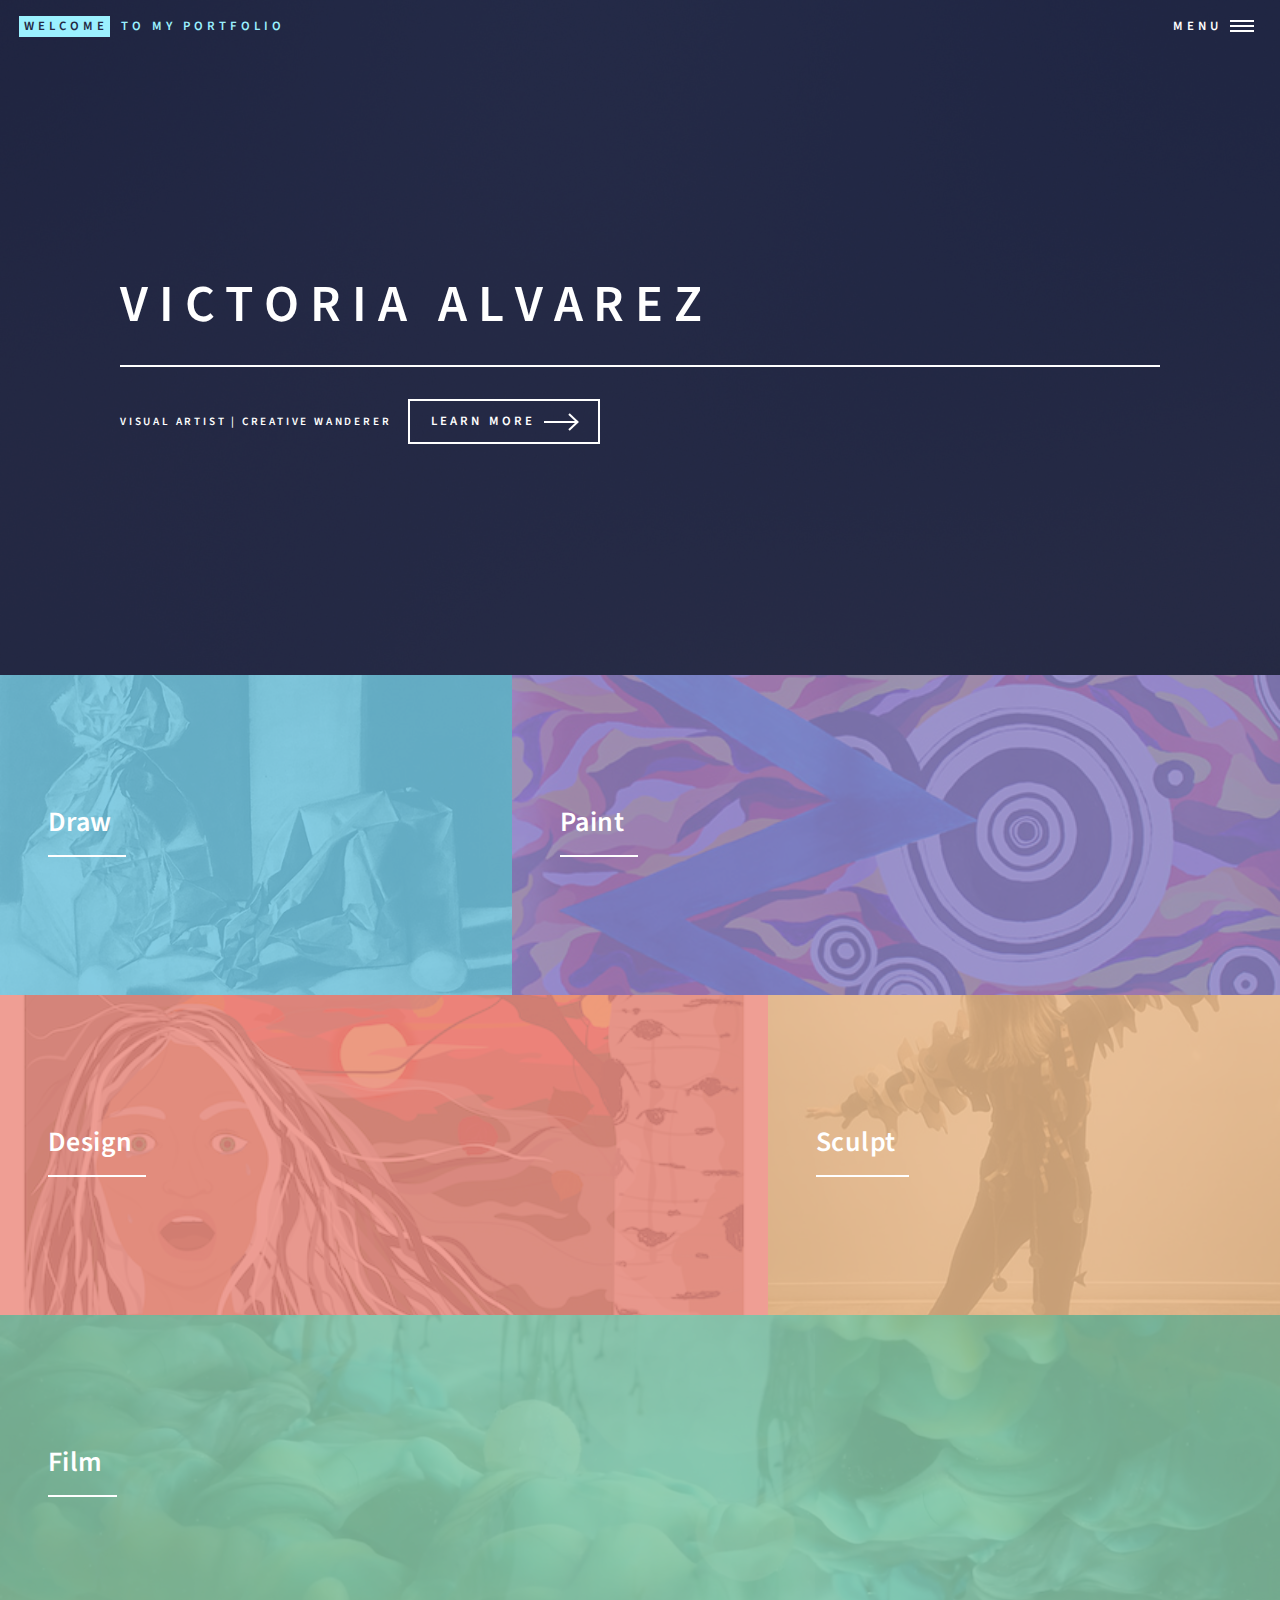
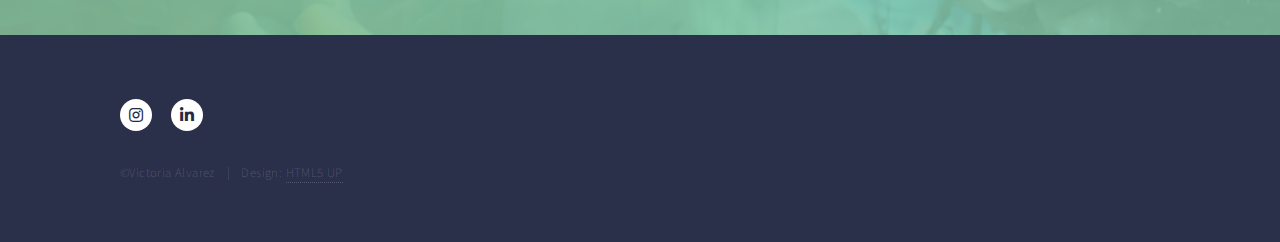
==== index.html @ d2d74e1c "Add Files" ====
<!DOCTYPE HTML>
<!--
	Forty by HTML5 UP
	html5up.net | @ajlkn
	Free for personal and commercial use under the CCA 3.0 license (html5up.net/license)
-->
<html>
	<head>
		<title>Forty by HTML5 UP</title>
		<meta charset="utf-8" />
		<meta name="viewport" content="width=device-width, initial-scale=1, user-scalable=no" />
		<link rel="stylesheet" href="assets/css/main.css" />
		<noscript><link rel="stylesheet" href="assets/css/noscript.css" /></noscript>
	</head>
	<body class="is-preload">

		<!-- Wrapper -->
			<div id="wrapper">

				<!-- Header -->
					<header id="header" class="alt">
						<a href="index.html" class="logo"><strong>Welcome</strong> <span>to my Portfolio</span></a>
						<nav>
							<a href="#menu">Menu</a>
						</nav>
					</header>

				<!-- Menu -->
					<nav id="menu">
						<ul class="links">
							<li><a href="index.html">Home</a></li>
							<li><a href="Works.html">Works</a></li>
							<li><a href="About.html">About</a></li>
							<!-- <li><a href="elements.html">Elements</a></li> -->
						</ul>
					</nav>

				<!-- Banner -->
					<section id="banner" class="major">
						<div class="inner">
							<header class="major">
								<h1>V I C T O R I A &nbsp; A L V A R E Z</h1>
							</header>
							<div class="content">
								<p>Visual Artist | Creative Wanderer</p>
								<ul class="actions">
									<li><a href="About.html" class="button next scrolly">Learn More</a></li>
								</ul>
							</div>
						</div>
					</section>

				<!-- Main -->
					<div id="main">

						<!-- One -->
							<section id="one" class="tiles">
								<article>
									<span class="image">
										<img src="images/Draw/Paper_Bags_And_Eggs.jpg" alt="" />
									</span>
									<header class="major">
										<h3><a href="Draw.html" class="link">Draw</a></h3>
										<!-- <p>Ipsum dolor sit amet</p> -->
									</header>
								</article>
								<article>
									<span class="image">
										<img src="images/Paint/Bullseye.jpg" alt="" />
									</span>
									<header class="major">
										<h3><a href="Paint.html" class="link">Paint</a></h3>
										<!-- <p>feugiat amet tempus</p> -->
									</header>
								</article>
								<article>
									<span class="image">
										<img src="images/Design/Aspen_Image_2020.jpg" alt="" />
									</span>
									<header class="major">
										<h3><a href="Design.html" class="link">Design</a></h3>
										<!-- <p>Lorem etiam nullam</p> -->
									</header>
								</article>
								<article>
									<span class="image">
										<img src="images/Sculpt/Topo_Back_Wings.jpg" alt="" />
									</span>
									<header class="major">
										<h3><a href="Sculpt.html" class="link">Sculpt</a></h3>
										<!-- <p>Nisl sed aliquam</p> -->
									</header>
								</article>
								<article class="full-width green">
									<span class="image">
										<img src="images/Film/Sploosh_One.jpg" alt="" />
									</span>
									<header class="major">
										<h3><a href="Film.html" class="link">Film</a></h3>
										<!-- <p>Ipsum dolor sit amet</p> -->
									</header>
								</article>
								<!-- <articleclass="full-width">
									<span class="image">
										<img src="images/pic06.jpg" alt="" />
									</span>
									<header class="major">
										<h3><a href="landing.html" class="link">Etiam</a></h3>
										<p>Feugiat amet tempus</p>
									</header>
								</articleclass="full-width"> -->
							</section>

						<!-- Two -->
							<!-- <section id="two">
								<div class="inner">
									<header class="major">
										<h2>Massa libero</h2>
									</header>
									<p>Nullam et orci eu lorem consequat tincidunt vivamus et sagittis libero. Mauris aliquet magna magna sed nunc rhoncus pharetra. Pellentesque condimentum sem. In efficitur ligula tate urna. Maecenas laoreet massa vel lacinia pellentesque lorem ipsum dolor. Nullam et orci eu lorem consequat tincidunt. Vivamus et sagittis libero. Mauris aliquet magna magna sed nunc rhoncus amet pharetra et feugiat tempus.</p>
									<ul class="actions">
										<li><a href="landing.html" class="button next">Get Started</a></li>
									</ul>
								</div>
							</section>

					</div> -->

				<!-- Contact -->
					<!-- <section id="contact">
						<div class="inner">
							<section>
								<form method="post" action="#">
									<div class="fields">
										<div class="field half">
											<label for="name">Name</label>
											<input type="text" name="name" id="name" />
										</div>
										<div class="field half">
											<label for="email">Email</label>
											<input type="text" name="email" id="email" />
										</div>
										<div class="field">
											<label for="message">Message</label>
											<textarea name="message" id="message" rows="6"></textarea>
										</div>
									</div>
									<ul class="actions">
										<li><input type="submit" value="Send Message" class="primary" /></li>
										<li><input type="reset" value="Clear" /></li>
									</ul>
								</form>
							</section>
							<section class="split">
								<section>
									<div class="contact-method">
										<span class="icon solid alt fa-envelope"></span>
										<h3>Email</h3>
										<a href="#">information@untitled.tld</a>
									</div>
								</section>
								<section>
									<div class="contact-method">
										<span class="icon solid alt fa-phone"></span>
										<h3>Phone</h3>
										<span>(000) 000-0000 x12387</span>
									</div>
								</section>
								<section>
									<div class="contact-method">
										<span class="icon solid alt fa-home"></span>
										<h3>Address</h3>
										<span>1234 Somewhere Road #5432<br />
										Nashville, TN 00000<br />
										United States of America</span>
									</div>
								</section>
							</section>
						</div>
					</section> -->

				<!-- Footer -->
					<footer id="footer">
						<div class="inner">
							<ul class="icons">
								<!-- <li><a href="#" class="icon brands alt fa-twitter"><span class="label">Twitter</span></a></li>
								<li><a href="#" class="icon brands alt fa-facebook-f"><span class="label">Facebook</span></a></li> -->
								<li><a href="https://www.instagram.com/victoria_alvarez_art/" class="icon brands alt fa-instagram"><span class="label">Instagram</span></a></li>
								<!-- <li><a href="#" class="icon brands alt fa-github"><span class="label">GitHub</span></a></li> -->
								<li><a href="https://www.linkedin.com/in/victoria-a-alvarez" class="icon brands alt fa-linkedin-in"><span class="label">LinkedIn</span></a></li>
							</ul>
							<ul class="copyright">
								<li>&copy;Victoria Alvarez</li><li>Design: <a href="https://html5up.net">HTML5 UP</a></li>
							</ul>
						</div>
					</footer>

			</div>

		<!-- Scripts -->
			<script src="assets/js/jquery.min.js"></script>
			<script src="assets/js/jquery.scrolly.min.js"></script>
			<script src="assets/js/jquery.scrollex.min.js"></script>
			<script src="assets/js/browser.min.js"></script>
			<script src="assets/js/breakpoints.min.js"></script>
			<script src="assets/js/util.js"></script>
			<script src="assets/js/main.js"></script>

	</body>
</html>
---- assets/css/main.css ----
@import url(fontawesome-all.min.css);
@import url("https://fonts.googleapis.com/css?family=Source+Sans+Pro:300,300italic,600,600italic");

/*
	Forty by HTML5 UP
	html5up.net | @ajlkn
	Free for personal and commercial use under the CCA 3.0 license (html5up.net/license)
*/

html, body, div, span, applet, object,
iframe, h1, h2, h3, h4, h5, h6, p, blockquote,
pre, a, abbr, acronym, address, big, cite,
code, del, dfn, em, img, ins, kbd, q, s, samp,
small, strike, strong, sub, sup, tt, var, b,
u, i, center, dl, dt, dd, ol, ul, li, fieldset,
form, label, legend, table, caption, tbody,
tfoot, thead, tr, th, td, article, aside,
canvas, details, embed, figure, figcaption,
footer, header, hgroup, menu, nav, output, ruby,
section, summary, time, mark, audio, video {
	margin: 0;
	padding: 0;
	border: 0;
	font-size: 100%;
	font: inherit;
	vertical-align: baseline;}

article, aside, details, figcaption, figure,
footer, header, hgroup, menu, nav, section {
	display: block;}

body {
	line-height: 1;
}

ol, ul {
	list-style: none;
}

blockquote, q {
	quotes: none;
}

	blockquote:before, blockquote:after, q:before, q:after {
		content: '';
		content: none;
	}

table {
	border-collapse: collapse;
	border-spacing: 0;
}

body {
	-webkit-text-size-adjust: none;
}

mark {
	background-color: transparent;
	color: inherit;
}

input::-moz-focus-inner {
	border: 0;
	padding: 0;
}

input, select, textarea {
	-moz-appearance: none;
	-webkit-appearance: none;
	-ms-appearance: none;
	appearance: none;
}

/* Basic */

	@-ms-viewport {
		width: device-width;
	}

	body {
		-ms-overflow-style: scrollbar;
	}

	@media screen and (max-width: 480px) {

		html, body {
			min-width: 320px;
		}

	}

	html {
		box-sizing: border-box;
	}

	*, *:before, *:after {
		box-sizing: inherit;
	}

	body {
		background: #242943;
	}

		body.is-preload *, body.is-preload *:before, body.is-preload *:after {
			-moz-animation: none !important;
			-webkit-animation: none !important;
			-ms-animation: none !important;
			animation: none !important;
			-moz-transition: none !important;
			-webkit-transition: none !important;
			-ms-transition: none !important;
			transition: none !important;
		}

/* Type */

	body, input, select, textarea {
		color: #ffffff;
		font-family: "Source Sans Pro", Helvetica, sans-serif;
		font-size: 17pt;
		font-weight: 300;
		letter-spacing: 0.025em;
		line-height: 1.65;
	}

		@media screen and (max-width: 1680px) {

			body, input, select, textarea {
				font-size: 14pt;
			}

		}

		@media screen and (max-width: 1280px) {

			body, input, select, textarea {
				font-size: 12pt;
			}

		}

		@media screen and (max-width: 360px) {

			body, input, select, textarea {
				font-size: 11pt;
			}

		}

	a {
		-moz-transition: color 0.2s ease-in-out, border-bottom-color 0.2s ease-in-out;
		-webkit-transition: color 0.2s ease-in-out, border-bottom-color 0.2s ease-in-out;
		-ms-transition: color 0.2s ease-in-out, border-bottom-color 0.2s ease-in-out;
		transition: color 0.2s ease-in-out, border-bottom-color 0.2s ease-in-out;
		border-bottom: dotted 1px;
		color: inherit;
		text-decoration: none;
	}

		a:hover {
			border-bottom-color: transparent;
			color: #9bf1ff !important;
		}

		a:active {
			color: #53e3fb !important;
		}

	strong, b {
		color: #ffffff;
		font-weight: 600;
	}

	em, i {
		font-style: italic;
	}

	p {
		margin: 0 0 2em 0;
	}

	h1, h2, h3, h4, h5, h6 {
		color: #ffffff;
		font-weight: 600;
		line-height: 1.65;
		margin: 0 0 1em 0;
	}

		h1 a, h2 a, h3 a, h4 a, h5 a, h6 a {
			color: inherit;
			border-bottom: 0;
		}

	h1 {
		font-size: 2.5em;
	}

	h2 {
		font-size: 1.75em;
	}

	h3 {
		font-size: 1.35em;
	}

	h4 {
		font-size: 1.1em;
	}

	h5 {
		font-size: 0.9em;
	}

	h6 {
		font-size: 0.7em;
	}

	@media screen and (max-width: 736px) {

		h1 {
			font-size: 2em;
		}

		h2 {
			font-size: 1.5em;
		}

		h3 {
			font-size: 1.25em;
		}

	}

	sub {
		font-size: 0.8em;
		position: relative;
		top: 0.5em;
	}

	sup {
		font-size: 0.8em;
		position: relative;
		top: -0.5em;
	}

	blockquote {
		border-left: solid 4px rgba(212, 212, 255, 0.1);
		font-style: italic;
		margin: 0 0 2em 0;
		padding: 0.5em 0 0.5em 2em;
	}

	code {
		background: rgba(212, 212, 255, 0.035);
		font-family: "Courier New", monospace;
		font-size: 0.9em;
		margin: 0 0.25em;
		padding: 0.25em 0.65em;
	}

	pre {
		-webkit-overflow-scrolling: touch;
		font-family: "Courier New", monospace;
		font-size: 0.9em;
		margin: 0 0 2em 0;
	}

		pre code {
			display: block;
			line-height: 1.75;
			padding: 1em 1.5em;
			overflow-x: auto;
		}

	hr {
		border: 0;
		border-bottom: solid 1px rgba(212, 212, 255, 0.1);
		margin: 2em 0;
	}

		hr.major {
			margin: 3em 0;
		}

	.align-left {
		text-align: left;
	}

	.align-center {
		text-align: center;
	}

	.align-right {
		text-align: right;
	}

/* Row */

	.row {
		display: flex;
		flex-wrap: wrap;
		box-sizing: border-box;
		align-items: stretch;
	}

		.row > * {
			box-sizing: border-box;
		}

		.row.gtr-uniform > * > :last-child {
			margin-bottom: 0;
		}

		.row.aln-left {
			justify-content: flex-start;
		}

		.row.aln-center {
			justify-content: center;
		}

		.row.aln-right {
			justify-content: flex-end;
		}

		.row.aln-top {
			align-items: flex-start;
		}

		.row.aln-middle {
			align-items: center;
		}

		.row.aln-bottom {
			align-items: flex-end;
		}

		.row > .imp {
			order: -1;
		}

		.row > .col-1 {
			width: 8.33333%;
		}

		.row > .off-1 {
			margin-left: 8.33333%;
		}

		.row > .col-2 {
			width: 16.66667%;
		}

		.row > .off-2 {
			margin-left: 16.66667%;
		}

		.row > .col-3 {
			width: 25%;
		}

		.row > .off-3 {
			margin-left: 25%;
		}

		.row > .col-4 {
			width: 33.33333%;
		}

		.row > .off-4 {
			margin-left: 33.33333%;
		}

		.row > .col-5 {
			width: 41.66667%;
		}

		.row > .off-5 {
			margin-left: 41.66667%;
		}

		.row > .col-6 {
			width: 50%;
		}

		.row > .off-6 {
			margin-left: 50%;
		}

		.row > .col-7 {
			width: 58.33333%;
		}

		.row > .off-7 {
			margin-left: 58.33333%;
		}

		.row > .col-8 {
			width: 66.66667%;
		}

		.row > .off-8 {
			margin-left: 66.66667%;
		}

		.row > .col-9 {
			width: 75%;
		}

		.row > .off-9 {
			margin-left: 75%;
		}

		.row > .col-10 {
			width: 83.33333%;
		}

		.row > .off-10 {
			margin-left: 83.33333%;
		}

		.row > .col-11 {
			width: 91.66667%;
		}

		.row > .off-11 {
			margin-left: 91.66667%;
		}

		.row > .col-12 {
			width: 100%;
		}

		.row > .off-12 {
			margin-left: 100%;
		}

		.row.gtr-0 {
			margin-top: 0;
			margin-left: 0em;
		}

			.row.gtr-0 > * {
				padding: 0 0 0 0em;
			}

			.row.gtr-0.gtr-uniform {
				margin-top: 0em;
			}

				.row.gtr-0.gtr-uniform > * {
					padding-top: 0em;
				}

		.row.gtr-25 {
			margin-top: 0;
			margin-left: -0.5em;
		}

			.row.gtr-25 > * {
				padding: 0 0 0 0.5em;
			}

			.row.gtr-25.gtr-uniform {
				margin-top: -0.5em;
			}

				.row.gtr-25.gtr-uniform > * {
					padding-top: 0.5em;
				}

		.row.gtr-50 {
			margin-top: 0;
			margin-left: -1em;
		}

			.row.gtr-50 > * {
				padding: 0 0 0 1em;
			}

			.row.gtr-50.gtr-uniform {
				margin-top: -1em;
			}

				.row.gtr-50.gtr-uniform > * {
					padding-top: 1em;
				}

		.row {
			margin-top: 0;
			margin-left: -2em;
		}

			.row > * {
				padding: 0 0 0 2em;
			}

			.row.gtr-uniform {
				margin-top: -2em;
			}

				.row.gtr-uniform > * {
					padding-top: 2em;
				}

		.row.gtr-150 {
			margin-top: 0;
			margin-left: -3em;
		}

			.row.gtr-150 > * {
				padding: 0 0 0 3em;
			}

			.row.gtr-150.gtr-uniform {
				margin-top: -3em;
			}

				.row.gtr-150.gtr-uniform > * {
					padding-top: 3em;
				}

		.row.gtr-200 {
			margin-top: 0;
			margin-left: -4em;
		}

			.row.gtr-200 > * {
				padding: 0 0 0 4em;
			}

			.row.gtr-200.gtr-uniform {
				margin-top: -4em;
			}

				.row.gtr-200.gtr-uniform > * {
					padding-top: 4em;
				}

		@media screen and (max-width: 1680px) {

			.row {
				display: flex;
				flex-wrap: wrap;
				box-sizing: border-box;
				align-items: stretch;
			}

				.row > * {
					box-sizing: border-box;
				}

				.row.gtr-uniform > * > :last-child {
					margin-bottom: 0;
				}

				.row.aln-left {
					justify-content: flex-start;
				}

				.row.aln-center {
					justify-content: center;
				}

				.row.aln-right {
					justify-content: flex-end;
				}

				.row.aln-top {
					align-items: flex-start;
				}

				.row.aln-middle {
					align-items: center;
				}

				.row.aln-bottom {
					align-items: flex-end;
				}

				.row > .imp-xlarge {
					order: -1;
				}

				.row > .col-1-xlarge {
					width: 8.33333%;
				}

				.row > .off-1-xlarge {
					margin-left: 8.33333%;
				}

				.row > .col-2-xlarge {
					width: 16.66667%;
				}

				.row > .off-2-xlarge {
					margin-left: 16.66667%;
				}

				.row > .col-3-xlarge {
					width: 25%;
				}

				.row > .off-3-xlarge {
					margin-left: 25%;
				}

				.row > .col-4-xlarge {
					width: 33.33333%;
				}

				.row > .off-4-xlarge {
					margin-left: 33.33333%;
				}

				.row > .col-5-xlarge {
					width: 41.66667%;
				}

				.row > .off-5-xlarge {
					margin-left: 41.66667%;
				}

				.row > .col-6-xlarge {
					width: 50%;
				}

				.row > .off-6-xlarge {
					margin-left: 50%;
				}

				.row > .col-7-xlarge {
					width: 58.33333%;
				}

				.row > .off-7-xlarge {
					margin-left: 58.33333%;
				}

				.row > .col-8-xlarge {
					width: 66.66667%;
				}

				.row > .off-8-xlarge {
					margin-left: 66.66667%;
				}

				.row > .col-9-xlarge {
					width: 75%;
				}

				.row > .off-9-xlarge {
					margin-left: 75%;
				}

				.row > .col-10-xlarge {
					width: 83.33333%;
				}

				.row > .off-10-xlarge {
					margin-left: 83.33333%;
				}

				.row > .col-11-xlarge {
					width: 91.66667%;
				}

				.row > .off-11-xlarge {
					margin-left: 91.66667%;
				}

				.row > .col-12-xlarge {
					width: 100%;
				}

				.row > .off-12-xlarge {
					margin-left: 100%;
				}

				.row.gtr-0 {
					margin-top: 0;
					margin-left: 0em;
				}

					.row.gtr-0 > * {
						padding: 0 0 0 0em;
					}

					.row.gtr-0.gtr-uniform {
						margin-top: 0em;
					}

						.row.gtr-0.gtr-uniform > * {
							padding-top: 0em;
						}

				.row.gtr-25 {
					margin-top: 0;
					margin-left: -0.5em;
				}

					.row.gtr-25 > * {
						padding: 0 0 0 0.5em;
					}

					.row.gtr-25.gtr-uniform {
						margin-top: -0.5em;
					}

						.row.gtr-25.gtr-uniform > * {
							padding-top: 0.5em;
						}

				.row.gtr-50 {
					margin-top: 0;
					margin-left: -1em;
				}

					.row.gtr-50 > * {
						padding: 0 0 0 1em;
					}

					.row.gtr-50.gtr-uniform {
						margin-top: -1em;
					}

						.row.gtr-50.gtr-uniform > * {
							padding-top: 1em;
						}

				.row {
					margin-top: 0;
					margin-left: -2em;
				}

					.row > * {
						padding: 0 0 0 2em;
					}

					.row.gtr-uniform {
						margin-top: -2em;
					}

						.row.gtr-uniform > * {
							padding-top: 2em;
						}

				.row.gtr-150 {
					margin-top: 0;
					margin-left: -3em;
				}

					.row.gtr-150 > * {
						padding: 0 0 0 3em;
					}

					.row.gtr-150.gtr-uniform {
						margin-top: -3em;
					}

						.row.gtr-150.gtr-uniform > * {
							padding-top: 3em;
						}

				.row.gtr-200 {
					margin-top: 0;
					margin-left: -4em;
				}

					.row.gtr-200 > * {
						padding: 0 0 0 4em;
					}

					.row.gtr-200.gtr-uniform {
						margin-top: -4em;
					}

						.row.gtr-200.gtr-uniform > * {
							padding-top: 4em;
						}

		}

		@media screen and (max-width: 1280px) {

			.row {
				display: flex;
				flex-wrap: wrap;
				box-sizing: border-box;
				align-items: stretch;
			}

				.row > * {
					box-sizing: border-box;
				}

				.row.gtr-uniform > * > :last-child {
					margin-bottom: 0;
				}

				.row.aln-left {
					justify-content: flex-start;
				}

				.row.aln-center {
					justify-content: center;
				}

				.row.aln-right {
					justify-content: flex-end;
				}

				.row.aln-top {
					align-items: flex-start;
				}

				.row.aln-middle {
					align-items: center;
				}

				.row.aln-bottom {
					align-items: flex-end;
				}

				.row > .imp-large {
					order: -1;
				}

				.row > .col-1-large {
					width: 8.33333%;
				}

				.row > .off-1-large {
					margin-left: 8.33333%;
				}

				.row > .col-2-large {
					width: 16.66667%;
				}

				.row > .off-2-large {
					margin-left: 16.66667%;
				}

				.row > .col-3-large {
					width: 25%;
				}

				.row > .off-3-large {
					margin-left: 25%;
				}

				.row > .col-4-large {
					width: 33.33333%;
				}

				.row > .off-4-large {
					margin-left: 33.33333%;
				}

				.row > .col-5-large {
					width: 41.66667%;
				}

				.row > .off-5-large {
					margin-left: 41.66667%;
				}

				.row > .col-6-large {
					width: 50%;
				}

				.row > .off-6-large {
					margin-left: 50%;
				}

				.row > .col-7-large {
					width: 58.33333%;
				}

				.row > .off-7-large {
					margin-left: 58.33333%;
				}

				.row > .col-8-large {
					width: 66.66667%;
				}

				.row > .off-8-large {
					margin-left: 66.66667%;
				}

				.row > .col-9-large {
					width: 75%;
				}

				.row > .off-9-large {
					margin-left: 75%;
				}

				.row > .col-10-large {
					width: 83.33333%;
				}

				.row > .off-10-large {
					margin-left: 83.33333%;
				}

				.row > .col-11-large {
					width: 91.66667%;
				}

				.row > .off-11-large {
					margin-left: 91.66667%;
				}

				.row > .col-12-large {
					width: 100%;
				}

				.row > .off-12-large {
					margin-left: 100%;
				}

				.row.gtr-0 {
					margin-top: 0;
					margin-left: 0em;
				}

					.row.gtr-0 > * {
						padding: 0 0 0 0em;
					}

					.row.gtr-0.gtr-uniform {
						margin-top: 0em;
					}

						.row.gtr-0.gtr-uniform > * {
							padding-top: 0em;
						}

				.row.gtr-25 {
					margin-top: 0;
					margin-left: -0.375em;
				}

					.row.gtr-25 > * {
						padding: 0 0 0 0.375em;
					}

					.row.gtr-25.gtr-uniform {
						margin-top: -0.375em;
					}

						.row.gtr-25.gtr-uniform > * {
							padding-top: 0.375em;
						}

				.row.gtr-50 {
					margin-top: 0;
					margin-left: -0.75em;
				}

					.row.gtr-50 > * {
						padding: 0 0 0 0.75em;
					}

					.row.gtr-50.gtr-uniform {
						margin-top: -0.75em;
					}

						.row.gtr-50.gtr-uniform > * {
							padding-top: 0.75em;
						}

				.row {
					margin-top: 0;
					margin-left: -1.5em;
				}

					.row > * {
						padding: 0 0 0 1.5em;
					}

					.row.gtr-uniform {
						margin-top: -1.5em;
					}

						.row.gtr-uniform > * {
							padding-top: 1.5em;
						}

				.row.gtr-150 {
					margin-top: 0;
					margin-left: -2.25em;
				}

					.row.gtr-150 > * {
						padding: 0 0 0 2.25em;
					}

					.row.gtr-150.gtr-uniform {
						margin-top: -2.25em;
					}

						.row.gtr-150.gtr-uniform > * {
							padding-top: 2.25em;
						}

				.row.gtr-200 {
					margin-top: 0;
					margin-left: -3em;
				}

					.row.gtr-200 > * {
						padding: 0 0 0 3em;
					}

					.row.gtr-200.gtr-uniform {
						margin-top: -3em;
					}

						.row.gtr-200.gtr-uniform > * {
							padding-top: 3em;
						}

		}

		@media screen and (max-width: 980px) {

			.row {
				display: flex;
				flex-wrap: wrap;
				box-sizing: border-box;
				align-items: stretch;
			}

				.row > * {
					box-sizing: border-box;
				}

				.row.gtr-uniform > * > :last-child {
					margin-bottom: 0;
				}

				.row.aln-left {
					justify-content: flex-start;
				}

				.row.aln-center {
					justify-content: center;
				}

				.row.aln-right {
					justify-content: flex-end;
				}

				.row.aln-top {
					align-items: flex-start;
				}

				.row.aln-middle {
					align-items: center;
				}

				.row.aln-bottom {
					align-items: flex-end;
				}

				.row > .imp-medium {
					order: -1;
				}

				.row > .col-1-medium {
					width: 8.33333%;
				}

				.row > .off-1-medium {
					margin-left: 8.33333%;
				}

				.row > .col-2-medium {
					width: 16.66667%;
				}

				.row > .off-2-medium {
					margin-left: 16.66667%;
				}

				.row > .col-3-medium {
					width: 25%;
				}

				.row > .off-3-medium {
					margin-left: 25%;
				}

				.row > .col-4-medium {
					width: 33.33333%;
				}

				.row > .off-4-medium {
					margin-left: 33.33333%;
				}

				.row > .col-5-medium {
					width: 41.66667%;
				}

				.row > .off-5-medium {
					margin-left: 41.66667%;
				}

				.row > .col-6-medium {
					width: 50%;
				}

				.row > .off-6-medium {
					margin-left: 50%;
				}

				.row > .col-7-medium {
					width: 58.33333%;
				}

				.row > .off-7-medium {
					margin-left: 58.33333%;
				}

				.row > .col-8-medium {
					width: 66.66667%;
				}

				.row > .off-8-medium {
					margin-left: 66.66667%;
				}

				.row > .col-9-medium {
					width: 75%;
				}

				.row > .off-9-medium {
					margin-left: 75%;
				}

				.row > .col-10-medium {
					width: 83.33333%;
				}

				.row > .off-10-medium {
					margin-left: 83.33333%;
				}

				.row > .col-11-medium {
					width: 91.66667%;
				}

				.row > .off-11-medium {
					margin-left: 91.66667%;
				}

				.row > .col-12-medium {
					width: 100%;
				}

				.row > .off-12-medium {
					margin-left: 100%;
				}

				.row.gtr-0 {
					margin-top: 0;
					margin-left: 0em;
				}

					.row.gtr-0 > * {
						padding: 0 0 0 0em;
					}

					.row.gtr-0.gtr-uniform {
						margin-top: 0em;
					}

						.row.gtr-0.gtr-uniform > * {
							padding-top: 0em;
						}

				.row.gtr-25 {
					margin-top: 0;
					margin-left: -0.375em;
				}

					.row.gtr-25 > * {
						padding: 0 0 0 0.375em;
					}

					.row.gtr-25.gtr-uniform {
						margin-top: -0.375em;
					}

						.row.gtr-25.gtr-uniform > * {
							padding-top: 0.375em;
						}

				.row.gtr-50 {
					margin-top: 0;
					margin-left: -0.75em;
				}

					.row.gtr-50 > * {
						padding: 0 0 0 0.75em;
					}

					.row.gtr-50.gtr-uniform {
						margin-top: -0.75em;
					}

						.row.gtr-50.gtr-uniform > * {
							padding-top: 0.75em;
						}

				.row {
					margin-top: 0;
					margin-left: -1.5em;
				}

					.row > * {
						padding: 0 0 0 1.5em;
					}

					.row.gtr-uniform {
						margin-top: -1.5em;
					}

						.row.gtr-uniform > * {
							padding-top: 1.5em;
						}

				.row.gtr-150 {
					margin-top: 0;
					margin-left: -2.25em;
				}

					.row.gtr-150 > * {
						padding: 0 0 0 2.25em;
					}

					.row.gtr-150.gtr-uniform {
						margin-top: -2.25em;
					}

						.row.gtr-150.gtr-uniform > * {
							padding-top: 2.25em;
						}

				.row.gtr-200 {
					margin-top: 0;
					margin-left: -3em;
				}

					.row.gtr-200 > * {
						padding: 0 0 0 3em;
					}

					.row.gtr-200.gtr-uniform {
						margin-top: -3em;
					}

						.row.gtr-200.gtr-uniform > * {
							padding-top: 3em;
						}

		}

		@media screen and (max-width: 736px) {

			.row {
				display: flex;
				flex-wrap: wrap;
				box-sizing: border-box;
				align-items: stretch;
			}

				.row > * {
					box-sizing: border-box;
				}

				.row.gtr-uniform > * > :last-child {
					margin-bottom: 0;
				}

				.row.aln-left {
					justify-content: flex-start;
				}

				.row.aln-center {
					justify-content: center;
				}

				.row.aln-right {
					justify-content: flex-end;
				}

				.row.aln-top {
					align-items: flex-start;
				}

				.row.aln-middle {
					align-items: center;
				}

				.row.aln-bottom {
					align-items: flex-end;
				}

				.row > .imp-small {
					order: -1;
				}

				.row > .col-1-small {
					width: 8.33333%;
				}

				.row > .off-1-small {
					margin-left: 8.33333%;
				}

				.row > .col-2-small {
					width: 16.66667%;
				}

				.row > .off-2-small {
					margin-left: 16.66667%;
				}

				.row > .col-3-small {
					width: 25%;
				}

				.row > .off-3-small {
					margin-left: 25%;
				}

				.row > .col-4-small {
					width: 33.33333%;
				}

				.row > .off-4-small {
					margin-left: 33.33333%;
				}

				.row > .col-5-small {
					width: 41.66667%;
				}

				.row > .off-5-small {
					margin-left: 41.66667%;
				}

				.row > .col-6-small {
					width: 50%;
				}

				.row > .off-6-small {
					margin-left: 50%;
				}

				.row > .col-7-small {
					width: 58.33333%;
				}

				.row > .off-7-small {
					margin-left: 58.33333%;
				}

				.row > .col-8-small {
					width: 66.66667%;
				}

				.row > .off-8-small {
					margin-left: 66.66667%;
				}

				.row > .col-9-small {
					width: 75%;
				}

				.row > .off-9-small {
					margin-left: 75%;
				}

				.row > .col-10-small {
					width: 83.33333%;
				}

				.row > .off-10-small {
					margin-left: 83.33333%;
				}

				.row > .col-11-small {
					width: 91.66667%;
				}

				.row > .off-11-small {
					margin-left: 91.66667%;
				}

				.row > .col-12-small {
					width: 100%;
				}

				.row > .off-12-small {
					margin-left: 100%;
				}

				.row.gtr-0 {
					margin-top: 0;
					margin-left: 0em;
				}

					.row.gtr-0 > * {
						padding: 0 0 0 0em;
					}

					.row.gtr-0.gtr-uniform {
						margin-top: 0em;
					}

						.row.gtr-0.gtr-uniform > * {
							padding-top: 0em;
						}

				.row.gtr-25 {
					margin-top: 0;
					margin-left: -0.3125em;
				}

					.row.gtr-25 > * {
						padding: 0 0 0 0.3125em;
					}

					.row.gtr-25.gtr-uniform {
						margin-top: -0.3125em;
					}

						.row.gtr-25.gtr-uniform > * {
							padding-top: 0.3125em;
						}

				.row.gtr-50 {
					margin-top: 0;
					margin-left: -0.625em;
				}

					.row.gtr-50 > * {
						padding: 0 0 0 0.625em;
					}

					.row.gtr-50.gtr-uniform {
						margin-top: -0.625em;
					}

						.row.gtr-50.gtr-uniform > * {
							padding-top: 0.625em;
						}

				.row {
					margin-top: 0;
					margin-left: -1.25em;
				}

					.row > * {
						padding: 0 0 0 1.25em;
					}

					.row.gtr-uniform {
						margin-top: -1.25em;
					}

						.row.gtr-uniform > * {
							padding-top: 1.25em;
						}

				.row.gtr-150 {
					margin-top: 0;
					margin-left: -1.875em;
				}

					.row.gtr-150 > * {
						padding: 0 0 0 1.875em;
					}

					.row.gtr-150.gtr-uniform {
						margin-top: -1.875em;
					}

						.row.gtr-150.gtr-uniform > * {
							padding-top: 1.875em;
						}

				.row.gtr-200 {
					margin-top: 0;
					margin-left: -2.5em;
				}

					.row.gtr-200 > * {
						padding: 0 0 0 2.5em;
					}

					.row.gtr-200.gtr-uniform {
						margin-top: -2.5em;
					}

						.row.gtr-200.gtr-uniform > * {
							padding-top: 2.5em;
						}

		}

		@media screen and (max-width: 480px) {

			.row {
				display: flex;
				flex-wrap: wrap;
				box-sizing: border-box;
				align-items: stretch;
			}

				.row > * {
					box-sizing: border-box;
				}

				.row.gtr-uniform > * > :last-child {
					margin-bottom: 0;
				}

				.row.aln-left {
					justify-content: flex-start;
				}

				.row.aln-center {
					justify-content: center;
				}

				.row.aln-right {
					justify-content: flex-end;
				}

				.row.aln-top {
					align-items: flex-start;
				}

				.row.aln-middle {
					align-items: center;
				}

				.row.aln-bottom {
					align-items: flex-end;
				}

				.row > .imp-xsmall {
					order: -1;
				}

				.row > .col-1-xsmall {
					width: 8.33333%;
				}

				.row > .off-1-xsmall {
					margin-left: 8.33333%;
				}

				.row > .col-2-xsmall {
					width: 16.66667%;
				}

				.row > .off-2-xsmall {
					margin-left: 16.66667%;
				}

				.row > .col-3-xsmall {
					width: 25%;
				}

				.row > .off-3-xsmall {
					margin-left: 25%;
				}

				.row > .col-4-xsmall {
					width: 33.33333%;
				}

				.row > .off-4-xsmall {
					margin-left: 33.33333%;
				}

				.row > .col-5-xsmall {
					width: 41.66667%;
				}

				.row > .off-5-xsmall {
					margin-left: 41.66667%;
				}

				.row > .col-6-xsmall {
					width: 50%;
				}

				.row > .off-6-xsmall {
					margin-left: 50%;
				}

				.row > .col-7-xsmall {
					width: 58.33333%;
				}

				.row > .off-7-xsmall {
					margin-left: 58.33333%;
				}

				.row > .col-8-xsmall {
					width: 66.66667%;
				}

				.row > .off-8-xsmall {
					margin-left: 66.66667%;
				}

				.row > .col-9-xsmall {
					width: 75%;
				}

				.row > .off-9-xsmall {
					margin-left: 75%;
				}

				.row > .col-10-xsmall {
					width: 83.33333%;
				}

				.row > .off-10-xsmall {
					margin-left: 83.33333%;
				}

				.row > .col-11-xsmall {
					width: 91.66667%;
				}

				.row > .off-11-xsmall {
					margin-left: 91.66667%;
				}

				.row > .col-12-xsmall {
					width: 100%;
				}

				.row > .off-12-xsmall {
					margin-left: 100%;
				}

				.row.gtr-0 {
					margin-top: 0;
					margin-left: 0em;
				}

					.row.gtr-0 > * {
						padding: 0 0 0 0em;
					}

					.row.gtr-0.gtr-uniform {
						margin-top: 0em;
					}

						.row.gtr-0.gtr-uniform > * {
							padding-top: 0em;
						}

				.row.gtr-25 {
					margin-top: 0;
					margin-left: -0.3125em;
				}

					.row.gtr-25 > * {
						padding: 0 0 0 0.3125em;
					}

					.row.gtr-25.gtr-uniform {
						margin-top: -0.3125em;
					}

						.row.gtr-25.gtr-uniform > * {
							padding-top: 0.3125em;
						}

				.row.gtr-50 {
					margin-top: 0;
					margin-left: -0.625em;
				}

					.row.gtr-50 > * {
						padding: 0 0 0 0.625em;
					}

					.row.gtr-50.gtr-uniform {
						margin-top: -0.625em;
					}

						.row.gtr-50.gtr-uniform > * {
							padding-top: 0.625em;
						}

				.row {
					margin-top: 0;
					margin-left: -1.25em;
				}

					.row > * {
						padding: 0 0 0 1.25em;
					}

					.row.gtr-uniform {
						margin-top: -1.25em;
					}

						.row.gtr-uniform > * {
							padding-top: 1.25em;
						}

				.row.gtr-150 {
					margin-top: 0;
					margin-left: -1.875em;
				}

					.row.gtr-150 > * {
						padding: 0 0 0 1.875em;
					}

					.row.gtr-150.gtr-uniform {
						margin-top: -1.875em;
					}

						.row.gtr-150.gtr-uniform > * {
							padding-top: 1.875em;
						}

				.row.gtr-200 {
					margin-top: 0;
					margin-left: -2.5em;
				}

					.row.gtr-200 > * {
						padding: 0 0 0 2.5em;
					}

					.row.gtr-200.gtr-uniform {
						margin-top: -2.5em;
					}

						.row.gtr-200.gtr-uniform > * {
							padding-top: 2.5em;
						}

		}

/* Section/Article */

	section.special, article.special {
		text-align: center;
	}

	header.major {
		width: -moz-max-content;
		width: -webkit-max-content;
		width: -ms-max-content;
		width: max-content;
		margin-bottom: 2em;
	}

		header.major > :first-child {
			margin-bottom: 0;
			width: calc(100% + 0.5em);
		}

			header.major > :first-child:after {
				content: '';
				background-color: #ffffff;
				display: block;
				height: 2px;
				margin: 0.325em 0 0.5em 0;
				width: 100%;
			}

		header.major > p {
			font-size: 0.7em;
			font-weight: 600;
			letter-spacing: 0.25em;
			margin-bottom: 0;
			text-transform: uppercase;
		}

		body.is-ie header.major > :first-child:after {
			max-width: 9em;
		}

		body.is-ie header.major > h1:after {
			max-width: 100% !important;
		}

	@media screen and (max-width: 736px) {

		header.major > p br {
			display: none;
		}

	}

/* Form */

	form {
		margin: 0 0 2em 0;
	}

		form > :last-child {
			margin-bottom: 0;
		}

		form > .fields {
			display: -moz-flex;
			display: -webkit-flex;
			display: -ms-flex;
			display: flex;
			-moz-flex-wrap: wrap;
			-webkit-flex-wrap: wrap;
			-ms-flex-wrap: wrap;
			flex-wrap: wrap;
			width: calc(100% + 3em);
			margin: -1.5em 0 2em -1.5em;
		}

			form > .fields > .field {
				-moz-flex-grow: 0;
				-webkit-flex-grow: 0;
				-ms-flex-grow: 0;
				flex-grow: 0;
				-moz-flex-shrink: 0;
				-webkit-flex-shrink: 0;
				-ms-flex-shrink: 0;
				flex-shrink: 0;
				padding: 1.5em 0 0 1.5em;
				width: calc(100% - 1.5em);
			}

				form > .fields > .field.half {
					width: calc(50% - 0.75em);
				}

				form > .fields > .field.third {
					width: calc(100%/3 - 0.5em);
				}

				form > .fields > .field.quarter {
					width: calc(25% - 0.375em);
				}

		@media screen and (max-width: 480px) {

			form > .fields {
				width: calc(100% + 3em);
				margin: -1.5em 0 2em -1.5em;
			}

				form > .fields > .field {
					padding: 1.5em 0 0 1.5em;
					width: calc(100% - 1.5em);
				}

					form > .fields > .field.half {
						width: calc(100% - 1.5em);
					}

					form > .fields > .field.third {
						width: calc(100% - 1.5em);
					}

					form > .fields > .field.quarter {
						width: calc(100% - 1.5em);
					}

		}

	label {
		color: #ffffff;
		display: block;
		font-size: 0.8em;
		font-weight: 600;
		letter-spacing: 0.25em;
		margin: 0 0 1em 0;
		text-transform: uppercase;
	}

	input[type="text"],
	input[type="password"],
	input[type="email"],
	input[type="tel"],
	input[type="search"],
	input[type="url"],
	select,
	textarea {
		-moz-appearance: none;
		-webkit-appearance: none;
		-ms-appearance: none;
		appearance: none;
		background: rgba(212, 212, 255, 0.035);
		border: none;
		border-radius: 0;
		color: inherit;
		display: block;
		outline: 0;
		padding: 0 1em;
		text-decoration: none;
		width: 100%;
	}

		input[type="text"]:invalid,
		input[type="password"]:invalid,
		input[type="email"]:invalid,
		input[type="tel"]:invalid,
		input[type="search"]:invalid,
		input[type="url"]:invalid,
		select:invalid,
		textarea:invalid {
			box-shadow: none;
		}

		input[type="text"]:focus,
		input[type="password"]:focus,
		input[type="email"]:focus,
		input[type="tel"]:focus,
		input[type="search"]:focus,
		input[type="url"]:focus,
		select:focus,
		textarea:focus {
			border-color: #9bf1ff;
			box-shadow: 0 0 0 2px #9bf1ff;
		}

	select {
		background-image: url("data:image/svg+xml;charset=utf8,%3Csvg xmlns='http://www.w3.org/2000/svg' width='40' height='40' preserveAspectRatio='none' viewBox='0 0 40 40'%3E%3Cpath d='M9.4,12.3l10.4,10.4l10.4-10.4c0.2-0.2,0.5-0.4,0.9-0.4c0.3,0,0.6,0.1,0.9,0.4l3.3,3.3c0.2,0.2,0.4,0.5,0.4,0.9 c0,0.4-0.1,0.6-0.4,0.9L20.7,31.9c-0.2,0.2-0.5,0.4-0.9,0.4c-0.3,0-0.6-0.1-0.9-0.4L4.3,17.3c-0.2-0.2-0.4-0.5-0.4-0.9 c0-0.4,0.1-0.6,0.4-0.9l3.3-3.3c0.2-0.2,0.5-0.4,0.9-0.4S9.1,12.1,9.4,12.3z' fill='rgba(212, 212, 255, 0.1)' /%3E%3C/svg%3E");
		background-size: 1.25rem;
		background-repeat: no-repeat;
		background-position: calc(100% - 1rem) center;
		height: 2.75em;
		padding-right: 2.75em;
		text-overflow: ellipsis;
	}

		select option {
			color: #ffffff;
			background: #242943;
		}

		select:focus::-ms-value {
			background-color: transparent;
		}

		select::-ms-expand {
			display: none;
		}

	input[type="text"],
	input[type="password"],
	input[type="email"],
	input[type="tel"],
	input[type="search"],
	input[type="url"],
	select {
		height: 2.75em;
	}

	textarea {
		padding: 0.75em 1em;
	}

	input[type="checkbox"],
	input[type="radio"] {
		-moz-appearance: none;
		-webkit-appearance: none;
		-ms-appearance: none;
		appearance: none;
		display: block;
		float: left;
		margin-right: -2em;
		opacity: 0;
		width: 1em;
		z-index: -1;
	}

		input[type="checkbox"] + label,
		input[type="radio"] + label {
			text-decoration: none;
			color: #ffffff;
			cursor: pointer;
			display: inline-block;
			font-weight: 300;
			padding-left: 2.65em;
			padding-right: 0.75em;
			position: relative;
		}

			input[type="checkbox"] + label:before,
			input[type="radio"] + label:before {
				-moz-osx-font-smoothing: grayscale;
				-webkit-font-smoothing: antialiased;
				display: inline-block;
				font-style: normal;
				font-variant: normal;
				text-rendering: auto;
				line-height: 1;
				text-transform: none !important;
				font-family: 'Font Awesome 5 Free';
				font-weight: 900;
			}

			input[type="checkbox"] + label:before,
			input[type="radio"] + label:before {
				background: rgba(212, 212, 255, 0.035);
				content: '';
				display: inline-block;
				font-size: 0.8em;
				height: 2.0625em;
				left: 0;
				letter-spacing: 0;
				line-height: 2.0625em;
				position: absolute;
				text-align: center;
				top: 0;
				width: 2.0625em;
			}

		input[type="checkbox"]:checked + label:before,
		input[type="radio"]:checked + label:before {
			background: #ffffff;
			border-color: #9bf1ff;
			content: '\f00c';
			color: #242943;
		}

		input[type="checkbox"]:focus + label:before,
		input[type="radio"]:focus + label:before {
			box-shadow: 0 0 0 2px #9bf1ff;
		}

	input[type="radio"] + label:before {
		border-radius: 100%;
	}

	::-webkit-input-placeholder {
		color: rgba(244, 244, 255, 0.2) !important;
		opacity: 1.0;
	}

	:-moz-placeholder {
		color: rgba(244, 244, 255, 0.2) !important;
		opacity: 1.0;
	}

	::-moz-placeholder {
		color: rgba(244, 244, 255, 0.2) !important;
		opacity: 1.0;
	}

	:-ms-input-placeholder {
		color: rgba(244, 244, 255, 0.2) !important;
		opacity: 1.0;
	}

/* Box */

	.box {
		border: solid 1px rgba(212, 212, 255, 0.1);
		margin-bottom: 2em;
		padding: 1.5em;
	}

		.box > :last-child,
		.box > :last-child > :last-child,
		.box > :last-child > :last-child > :last-child {
			margin-bottom: 0;
		}

		.box.alt {
			border: 0;
			border-radius: 0;
			padding: 0;
		}

/* Icon */

	.icon {
		text-decoration: none;
		border-bottom: none;
		position: relative;
	}

		.icon:before {
			-moz-osx-font-smoothing: grayscale;
			-webkit-font-smoothing: antialiased;
			display: inline-block;
			font-style: normal;
			font-variant: normal;
			text-rendering: auto;
			line-height: 1;
			text-transform: none !important;
			font-family: 'Font Awesome 5 Free';
			font-weight: 400;
		}

		.icon > .label {
			display: none;
		}

		.icon:before {
			line-height: inherit;
		}

		.icon.solid:before {
			font-weight: 900;
		}

		.icon.brands:before {
			font-family: 'Font Awesome 5 Brands';
		}

		.icon.alt:before {
			background-color: #ffffff;
			border-radius: 100%;
			color: #242943;
			display: inline-block;
			height: 2em;
			line-height: 2em;
			text-align: center;
			width: 2em;
		}

	a.icon.alt:before {
		-moz-transition: background-color 0.2s ease-in-out;
		-webkit-transition: background-color 0.2s ease-in-out;
		-ms-transition: background-color 0.2s ease-in-out;
		transition: background-color 0.2s ease-in-out;
	}

	a.icon.alt:hover:before {
		background-color: #6fc3df;
	}

	a.icon.alt:active:before {
		background-color: #37a6cb;
	}

/* Image */

	.image {
		border: 0;
		display: inline-block;
		position: relative;
	}

		.image img {
			display: block;
		}

		.image.left, .image.right {
			max-width: 30%;
		}

			.image.left img, .image.right img {
				width: 100%;
			}

		.image.left {
			float: left;
			margin: 0 1.5em 1.25em 0;
			top: 0.25em;
		}

		.image.right {
			float: right;
			margin: 0 0 1.25em 1.5em;
			top: 0.25em;
		}

		.image.fit {
			display: block;
			margin: 0 0 2em 0;
			width: 100%;
		}

			.image.fit img {
				width: 100%;
			}

		.image.main {
			display: block;
			margin: 2.5em 0;
			width: 100%;
		}

			.image.main img {
				width: 100%;
			}

			@media screen and (max-width: 736px) {

				.image.main {
					margin: 1.5em 0;
				}

			}

/* List */

	ol {
		list-style: decimal;
		margin: 0 0 2em 0;
		padding-left: 1.25em;
	}

		ol li {
			padding-left: 0.25em;
		}

	ul {
		list-style: disc;
		margin: 0 0 2em 0;
		padding-left: 1em;
	}

		ul li {
			padding-left: 0.5em;
		}

		ul.alt {
			list-style: none;
			padding-left: 0;
		}

			ul.alt li {
				border-top: solid 1px rgba(212, 212, 255, 0.1);
				padding: 0.5em 0;
			}

				ul.alt li:first-child {
					border-top: 0;
					padding-top: 0;
				}

	dl {
		margin: 0 0 2em 0;
	}

		dl dt {
			display: block;
			font-weight: 600;
			margin: 0 0 1em 0;
		}

		dl dd {
			margin-left: 2em;
		}

/* Actions */

	ul.actions {
		display: -moz-flex;
		display: -webkit-flex;
		display: -ms-flex;
		display: flex;
		cursor: default;
		list-style: none;
		margin-left: -1em;
		padding-left: 0;
	}

		ul.actions li {
			padding: 0 0 0 1em;
			vertical-align: middle;
		}

		ul.actions.special {
			-moz-justify-content: center;
			-webkit-justify-content: center;
			-ms-justify-content: center;
			justify-content: center;
			width: 100%;
			margin-left: 0;
		}

			ul.actions.special li:first-child {
				padding-left: 0;
			}

		ul.actions.stacked {
			-moz-flex-direction: column;
			-webkit-flex-direction: column;
			-ms-flex-direction: column;
			flex-direction: column;
			margin-left: 0;
		}

			ul.actions.stacked li {
				padding: 1.3em 0 0 0;
			}

				ul.actions.stacked li:first-child {
					padding-top: 0;
				}

		ul.actions.fit {
			width: calc(100% + 1em);
		}

			ul.actions.fit li {
				-moz-flex-grow: 1;
				-webkit-flex-grow: 1;
				-ms-flex-grow: 1;
				flex-grow: 1;
				-moz-flex-shrink: 1;
				-webkit-flex-shrink: 1;
				-ms-flex-shrink: 1;
				flex-shrink: 1;
				width: 100%;
			}

				ul.actions.fit li > * {
					width: 100%;
				}

			ul.actions.fit.stacked {
				width: 100%;
			}

/* Icons */

	ul.icons {
		cursor: default;
		list-style: none;
		padding-left: 0;
	}

		ul.icons li {
			display: inline-block;
			padding: 0 1em 0 0;
		}

			ul.icons li:last-child {
				padding-right: 0;
			}

		@media screen and (max-width: 736px) {

			ul.icons li {
				padding: 0 0.75em 0 0;
			}

		}

/* Pagination */

	ul.pagination {
		cursor: default;
		list-style: none;
		padding-left: 0;
	}

		ul.pagination li {
			display: inline-block;
			padding-left: 0;
			vertical-align: middle;
		}

			ul.pagination li > .page {
				-moz-transition: background-color 0.2s ease-in-out, color 0.2s ease-in-out;
				-webkit-transition: background-color 0.2s ease-in-out, color 0.2s ease-in-out;
				-ms-transition: background-color 0.2s ease-in-out, color 0.2s ease-in-out;
				transition: background-color 0.2s ease-in-out, color 0.2s ease-in-out;
				border-bottom: 0;
				display: inline-block;
				font-size: 0.8em;
				font-weight: 600;
				height: 1.5em;
				line-height: 1.5em;
				margin: 0 0.125em;
				min-width: 1.5em;
				padding: 0 0.5em;
				text-align: center;
			}

				ul.pagination li > .page.active {
					background-color: #ffffff;
					color: #242943;
				}

					ul.pagination li > .page.active:hover {
						background-color: #9bf1ff;
						color: #242943 !important;
					}

					ul.pagination li > .page.active:active {
						background-color: #53e3fb;
					}

			ul.pagination li:first-child {
				padding-right: 0.75em;
			}

			ul.pagination li:last-child {
				padding-left: 0.75em;
			}

		@media screen and (max-width: 480px) {

			ul.pagination li:nth-child(n+2):nth-last-child(n+2) {
				display: none;
			}

			ul.pagination li:first-child {
				padding-right: 0;
			}

		}

/* Table */

	.table-wrapper {
		-webkit-overflow-scrolling: touch;
		overflow-x: auto;
	}

	table {
		margin: 0 0 2em 0;
		width: 100%;
	}

		table tbody tr {
			border: solid 1px rgba(212, 212, 255, 0.1);
			border-left: 0;
			border-right: 0;
		}

			table tbody tr:nth-child(2n + 1) {
				background-color: rgba(212, 212, 255, 0.035);
			}

		table td {
			padding: 0.75em 0.75em;
		}

		table th {
			color: #ffffff;
			font-size: 0.9em;
			font-weight: 600;
			padding: 0 0.75em 0.75em 0.75em;
			text-align: left;
		}

		table thead {
			border-bottom: solid 2px rgba(212, 212, 255, 0.1);
		}

		table tfoot {
			border-top: solid 2px rgba(212, 212, 255, 0.1);
		}

		table.alt {
			border-collapse: separate;
		}

			table.alt tbody tr td {
				border: solid 1px rgba(212, 212, 255, 0.1);
				border-left-width: 0;
				border-top-width: 0;
			}

				table.alt tbody tr td:first-child {
					border-left-width: 1px;
				}

			table.alt tbody tr:first-child td {
				border-top-width: 1px;
			}

			table.alt thead {
				border-bottom: 0;
			}

			table.alt tfoot {
				border-top: 0;
			}

/* Button */

	input[type="submit"],
	input[type="reset"],
	input[type="button"],
	button,
	.button {
		-moz-appearance: none;
		-webkit-appearance: none;
		-ms-appearance: none;
		appearance: none;
		-moz-transition: background-color 0.2s ease-in-out, box-shadow 0.2s ease-in-out, color 0.2s ease-in-out;
		-webkit-transition: background-color 0.2s ease-in-out, box-shadow 0.2s ease-in-out, color 0.2s ease-in-out;
		-ms-transition: background-color 0.2s ease-in-out, box-shadow 0.2s ease-in-out, color 0.2s ease-in-out;
		transition: background-color 0.2s ease-in-out, box-shadow 0.2s ease-in-out, color 0.2s ease-in-out;
		background-color: transparent;
		border: 0;
		border-radius: 0;
		box-shadow: inset 0 0 0 2px #ffffff;
		color: #ffffff;
		cursor: pointer;
		display: inline-block;
		font-size: 0.8em;
		font-weight: 600;
		height: 3.5em;
		letter-spacing: 0.25em;
		line-height: 3.5em;
		padding: 0 1.75em;
		text-align: center;
		text-decoration: none;
		text-transform: uppercase;
		white-space: nowrap;
	}

		input[type="submit"]:hover, input[type="submit"]:active,
		input[type="reset"]:hover,
		input[type="reset"]:active,
		input[type="button"]:hover,
		input[type="button"]:active,
		button:hover,
		button:active,
		.button:hover,
		.button:active {
			box-shadow: inset 0 0 0 2px #9bf1ff;
			color: #9bf1ff;
		}

		input[type="submit"]:active,
		input[type="reset"]:active,
		input[type="button"]:active,
		button:active,
		.button:active {
			background-color: rgba(155, 241, 255, 0.1);
			box-shadow: inset 0 0 0 2px #53e3fb;
			color: #53e3fb;
		}

		input[type="submit"].icon:before,
		input[type="reset"].icon:before,
		input[type="button"].icon:before,
		button.icon:before,
		.button.icon:before {
			margin-right: 0.5em;
		}

		input[type="submit"].fit,
		input[type="reset"].fit,
		input[type="button"].fit,
		button.fit,
		.button.fit {
			width: 100%;
		}

		input[type="submit"].small,
		input[type="reset"].small,
		input[type="button"].small,
		button.small,
		.button.small {
			font-size: 0.6em;
		}

		input[type="submit"].large,
		input[type="reset"].large,
		input[type="button"].large,
		button.large,
		.button.large {
			font-size: 1.25em;
			height: 3em;
			line-height: 3em;
		}

		input[type="submit"].next,
		input[type="reset"].next,
		input[type="button"].next,
		button.next,
		.button.next {
			padding-right: 4.5em;
			position: relative;
		}

			input[type="submit"].next:before, input[type="submit"].next:after,
			input[type="reset"].next:before,
			input[type="reset"].next:after,
			input[type="button"].next:before,
			input[type="button"].next:after,
			button.next:before,
			button.next:after,
			.button.next:before,
			.button.next:after {
				-moz-transition: opacity 0.2s ease-in-out;
				-webkit-transition: opacity 0.2s ease-in-out;
				-ms-transition: opacity 0.2s ease-in-out;
				transition: opacity 0.2s ease-in-out;
				background-position: center right;
				background-repeat: no-repeat;
				background-size: 36px 24px;
				content: '';
				display: block;
				height: 100%;
				position: absolute;
				right: 1.5em;
				top: 0;
				vertical-align: middle;
				width: 36px;
			}

			input[type="submit"].next:before,
			input[type="reset"].next:before,
			input[type="button"].next:before,
			button.next:before,
			.button.next:before {
				background-image: url("data:image/svg+xml;charset=utf8,%3Csvg xmlns='http://www.w3.org/2000/svg' xmlns:xlink='http://www.w3.org/1999/xlink' width='36px' height='24px' viewBox='0 0 36 24' zoomAndPan='disable'%3E%3Cstyle%3Eline %7B stroke: %23ffffff%3B stroke-width: 2px%3B %7D%3C/style%3E%3Cline x1='0' y1='12' x2='34' y2='12' /%3E%3Cline x1='25' y1='4' x2='34' y2='12.5' /%3E%3Cline x1='25' y1='20' x2='34' y2='11.5' /%3E%3C/svg%3E");
			}

			input[type="submit"].next:after,
			input[type="reset"].next:after,
			input[type="button"].next:after,
			button.next:after,
			.button.next:after {
				background-image: url("data:image/svg+xml;charset=utf8,%3Csvg xmlns='http://www.w3.org/2000/svg' xmlns:xlink='http://www.w3.org/1999/xlink' width='36px' height='24px' viewBox='0 0 36 24' zoomAndPan='disable'%3E%3Cstyle%3Eline %7B stroke: %239bf1ff%3B stroke-width: 2px%3B %7D%3C/style%3E%3Cline x1='0' y1='12' x2='34' y2='12' /%3E%3Cline x1='25' y1='4' x2='34' y2='12.5' /%3E%3Cline x1='25' y1='20' x2='34' y2='11.5' /%3E%3C/svg%3E");
				opacity: 0;
				z-index: 1;
			}

			input[type="submit"].next:hover:after, input[type="submit"].next:active:after,
			input[type="reset"].next:hover:after,
			input[type="reset"].next:active:after,
			input[type="button"].next:hover:after,
			input[type="button"].next:active:after,
			button.next:hover:after,
			button.next:active:after,
			.button.next:hover:after,
			.button.next:active:after {
				opacity: 1;
			}

			@media screen and (max-width: 1280px) {

				input[type="submit"].next,
				input[type="reset"].next,
				input[type="button"].next,
				button.next,
				.button.next {
					padding-right: 5em;
				}

			}

		input[type="submit"].primary,
		input[type="reset"].primary,
		input[type="button"].primary,
		button.primary,
		.button.primary {
			background-color: #ffffff;
			box-shadow: none;
			color: #242943;
		}

			input[type="submit"].primary:hover, input[type="submit"].primary:active,
			input[type="reset"].primary:hover,
			input[type="reset"].primary:active,
			input[type="button"].primary:hover,
			input[type="button"].primary:active,
			button.primary:hover,
			button.primary:active,
			.button.primary:hover,
			.button.primary:active {
				background-color: #9bf1ff;
				color: #242943 !important;
			}

			input[type="submit"].primary:active,
			input[type="reset"].primary:active,
			input[type="button"].primary:active,
			button.primary:active,
			.button.primary:active {
				background-color: #53e3fb;
			}

		input[type="submit"].disabled, input[type="submit"]:disabled,
		input[type="reset"].disabled,
		input[type="reset"]:disabled,
		input[type="button"].disabled,
		input[type="button"]:disabled,
		button.disabled,
		button:disabled,
		.button.disabled,
		.button:disabled {
			pointer-events: none;
			cursor: default;
			opacity: 0.25;
		}

/* Tiles */

	.tiles {
		display: -moz-flex;
		display: -webkit-flex;
		display: -ms-flex;
		display: flex;
		-moz-flex-wrap: wrap;
		-webkit-flex-wrap: wrap;
		-ms-flex-wrap: wrap;
		flex-wrap: wrap;
		border-top: 0 !important;
	}

		.tiles + * {
			border-top: 0 !important;
		}

		.tiles article {
			-moz-align-items: center;
			-webkit-align-items: center;
			-ms-align-items: center;
			align-items: center;
			display: -moz-flex;
			display: -webkit-flex;
			display: -ms-flex;
			display: flex;
			-moz-transition: -moz-transform 0.25s ease, opacity 0.25s ease, -moz-filter 1s ease, -webkit-filter 1s ease;
			-webkit-transition: -webkit-transform 0.25s ease, opacity 0.25s ease, -webkit-filter 1s ease, -webkit-filter 1s ease;
			-ms-transition: -ms-transform 0.25s ease, opacity 0.25s ease, -ms-filter 1s ease, -webkit-filter 1s ease;
			transition: transform 0.25s ease, opacity 0.25s ease, filter 1s ease, -webkit-filter 1s ease;
			padding: 4em 4em 2em 4em ;
			background-position: center;
			background-repeat: no-repeat;
			background-size: cover;
			cursor: default;
			height: 40vh;
			max-height: 40em;
			min-height: 23em;
			overflow: hidden;
			position: relative;
			width: 40%;
		}

			.tiles article .image {
				display: none;
			}

			.tiles article header {
				position: relative;
				z-index: 3;
			}

			.tiles article h3 {
				font-size: 1.75em;
			}

				.tiles article h3 a:hover {
					color: inherit !important;
				}

			.tiles article .link.primary {
				border: 0;
				height: 100%;
				left: 0;
				position: absolute;
				top: 0;
				width: 100%;
				z-index: 4;
			}

			.tiles article:before {
				-moz-transition: opacity 0.5s ease;
				-webkit-transition: opacity 0.5s ease;
				-ms-transition: opacity 0.5s ease;
				transition: opacity 0.5s ease;
				bottom: 0;
				content: '';
				display: block;
				height: 100%;
				left: 0;
				opacity: 0.85;
				position: absolute;
				width: 100%;
				z-index: 2;
			}

			.tiles article:after {
				content: '';
				display: block;
				height: 100%;
				left: 0;
				position: absolute;
				top: 0;
				width: 100%;
				z-index: 1;
			}

			.tiles article:hover:before {
				opacity: 0;
			}

			.tiles article.is-transitioning {
				-moz-transform: scale(0.95);
				-webkit-transform: scale(0.95);
				-ms-transform: scale(0.95);
				transform: scale(0.95);
				-moz-filter: blur(0.5em);
				-webkit-filter: blur(0.5em);
				-ms-filter: blur(0.5em);
				filter: blur(0.5em);
				opacity: 0;
			}

			.tiles article:nth-child(4n - 1), .tiles article:nth-child(4n - 2) {
				width: 60%;
			}.tiles .full-width {width:100%;}
			.tiles .green:before {background-color: #87c5a4 !important;}

			.tiles article:nth-child(6n - 5):before {
				background-color: #6fc3df;
			}

			.tiles article:nth-child(6n - 4):before {
				background-color: #8d82c4;
			}

			.tiles article:nth-child(6n - 3):before {
				background-color: #ec8d81;
			}

			.tiles article:nth-child(6n - 2):before {
				background-color: #e7b788;
			}

			.tiles article:nth-child(6n - 1):before {
				background-color: #8ea9e8;
			}

			.tiles article:nth-child(6n):before {
				background-color: #87c5a4;
			}

		@media screen and (max-width: 1280px) {

			.tiles article {
				padding: 4em 3em 2em 3em ;
				height: 30vh;
				max-height: 30em;
				min-height: 20em;
			}

		}

		@media screen and (max-width: 980px) {

			.tiles article {
				width: 50% !important;
			}

		}

		@media screen and (max-width: 736px) {

			.tiles article {
				padding: 3em 1.5em 1em 1.5em ;
				height: 16em;
				max-height: none;
				min-height: 0;
			}

				.tiles article h3 {
					font-size: 1.5em;
				}

		}

		@media screen and (max-width: 480px) {

			.tiles {
				display: block;
			}

				.tiles article {
					height: 20em;
					width: 100% !important;
				}

		}

/* Contact Method */

	.contact-method {
		margin: 0 0 2em 0;
		padding-left: 3.25em;
		position: relative;
	}

		.contact-method .icon {
			left: 0;
			position: absolute;
			top: 0;
		}

		.contact-method h3 {
			margin: 0 0 0.5em 0;
		}

/* Spotlights */

	.spotlights {
		border-top: 0 !important;
	}

		.spotlights + * {
			border-top: 0 !important;
		}

		.spotlights > section {
			display: -moz-flex;
			display: -webkit-flex;
			display: -ms-flex;
			display: flex;
			-moz-flex-direction: row;
			-webkit-flex-direction: row;
			-ms-flex-direction: row;
			flex-direction: row;
			background-color: #2e3450;
		}

			.spotlights > section > .image {
				background-position: center center;
				background-size: cover;
				border-radius: 0;
				display: block;
				position: relative;
				width: 30%;
			}

				.spotlights > section > .image img {
					border-radius: 0;
					display: block;
					width: 100%;
				}

				.spotlights > section > .image:before {
					background: rgba(36, 41, 67, 0.9);
					content: '';
					display: block;
					height: 100%;
					left: 0;
					opacity: 0;
					position: absolute;
					top: 0;
					width: 100%;
				}

			.spotlights > section > .content {
				display: -moz-flex;
				display: -webkit-flex;
				display: -ms-flex;
				display: flex;
				-moz-flex-direction: column;
				-webkit-flex-direction: column;
				-ms-flex-direction: column;
				flex-direction: column;
				-moz-justify-content: center;
				-webkit-justify-content: center;
				-ms-justify-content: center;
				justify-content: center;
				-moz-align-items: center;
				-webkit-align-items: center;
				-ms-align-items: center;
				align-items: center;
				padding: 2em 3em 0.1em 3em ;
				width: 70%;
			}

				.spotlights > section > .content > .inner {
					margin: 0 auto;
					max-width: 100%;
					width: 65em;
				}

			.spotlights > section:nth-child(2n) {
				-moz-flex-direction: row-reverse;
				-webkit-flex-direction: row-reverse;
				-ms-flex-direction: row-reverse;
				flex-direction: row-reverse;
				background-color: #333856;
			}

				.spotlights > section:nth-child(2n) > .content {
					-moz-align-items: -moz-flex-end;
					-webkit-align-items: -webkit-flex-end;
					-ms-align-items: -ms-flex-end;
					align-items: flex-end;
				}

		@media screen and (max-width: 1680px) {

			.spotlights > section > .image {
				width: 40%;
			}

			.spotlights > section > .content {
				width: 60%;
			}

		}

		@media screen and (max-width: 1280px) {

			.spotlights > section > .image {
				width: 45%;
			}

			.spotlights > section > .content {
				width: 55%;
			}

		}

		@media screen and (max-width: 980px) {

			.spotlights > section {
				display: block;
			}

				.spotlights > section > .image {
					width: 100%;
				}

				.spotlights > section > .content {
					padding: 4em 3em 2em 3em ;
					width: 100%;
				}

		}

		@media screen and (max-width: 736px) {

			.spotlights > section > .content {
				padding: 3em 1.5em 1em 1.5em ;
			}

		}

/* Header */

	@-moz-keyframes reveal-header {
		0% {
			top: -4em;
			opacity: 0;
		}

		100% {
			top: 0;
			opacity: 1;
		}
	}

	@-webkit-keyframes reveal-header {
		0% {
			top: -4em;
			opacity: 0;
		}

		100% {
			top: 0;
			opacity: 1;
		}
	}

	@-ms-keyframes reveal-header {
		0% {
			top: -4em;
			opacity: 0;
		}

		100% {
			top: 0;
			opacity: 1;
		}
	}

	@keyframes reveal-header {
		0% {
			top: -4em;
			opacity: 0;
		}

		100% {
			top: 0;
			opacity: 1;
		}
	}

	#header {
		display: -moz-flex;
		display: -webkit-flex;
		display: -ms-flex;
		display: flex;
		background-color: #2a2f4a;
		box-shadow: 0 0 0.25em 0 rgba(0, 0, 0, 0.15);
		cursor: default;
		font-weight: 600;
		height: 3.25em;
		left: 0;
		letter-spacing: 0.25em;
		line-height: 3.25em;
		margin: 0;
		position: fixed;
		text-transform: uppercase;
		top: 0;
		width: 100%;
		z-index: 10000;
	}

		#header .logo {
			border: 0;
			display: inline-block;
			font-size: 0.8em;
			height: inherit;
			line-height: inherit;
			padding: 0 1.5em;
		}

			#header .logo strong {
				-moz-transition: background-color 0.2s ease-in-out, color 0.2s ease-in-out;
				-webkit-transition: background-color 0.2s ease-in-out, color 0.2s ease-in-out;
				-ms-transition: background-color 0.2s ease-in-out, color 0.2s ease-in-out;
				transition: background-color 0.2s ease-in-out, color 0.2s ease-in-out;
				background-color: #ffffff;
				color: #242943;
				display: inline-block;
				line-height: 1.65em;
				margin-right: 0.325em;
				padding: 0 0.125em 0 0.375em;
			}

			#header .logo:hover strong {
				background-color: #9bf1ff;
			}

			#header .logo:active strong {
				background-color: #53e3fb;
			}

		#header nav {
			display: -moz-flex;
			display: -webkit-flex;
			display: -ms-flex;
			display: flex;
			-moz-justify-content: -moz-flex-end;
			-webkit-justify-content: -webkit-flex-end;
			-ms-justify-content: -ms-flex-end;
			justify-content: flex-end;
			-moz-flex-grow: 1;
			-webkit-flex-grow: 1;
			-ms-flex-grow: 1;
			flex-grow: 1;
			height: inherit;
			line-height: inherit;
		}

			#header nav a {
				border: 0;
				display: block;
				font-size: 0.8em;
				height: inherit;
				line-height: inherit;
				padding: 0 0.75em;
				position: relative;
				vertical-align: middle;
			}

				#header nav a:last-child {
					padding-right: 1.5em;
				}

				#header nav a[href="#menu"] {
					padding-right: 3.325em !important;
				}

					#header nav a[href="#menu"]:before, #header nav a[href="#menu"]:after {
						background-image: url("data:image/svg+xml;charset=utf8,%3Csvg xmlns='http://www.w3.org/2000/svg' width='24' height='32' viewBox='0 0 24 32' preserveAspectRatio='none'%3E%3Cstyle%3Eline %7B stroke-width: 2px%3B stroke: %23ffffff%3B %7D%3C/style%3E%3Cline x1='0' y1='11' x2='24' y2='11' /%3E%3Cline x1='0' y1='21' x2='24' y2='21' /%3E%3Cline x1='0' y1='16' x2='24' y2='16' /%3E%3C/svg%3E");
						background-position: center;
						background-repeat: no-repeat;
						background-size: 24px 32px;
						content: '';
						display: block;
						height: 100%;
						position: absolute;
						right: 1.5em;
						top: 0;
						vertical-align: middle;
						width: 24px;
					}

					#header nav a[href="#menu"]:after {
						-moz-transition: opacity 0.2s ease-in-out;
						-webkit-transition: opacity 0.2s ease-in-out;
						-ms-transition: opacity 0.2s ease-in-out;
						transition: opacity 0.2s ease-in-out;
						background-image: url("data:image/svg+xml;charset=utf8,%3Csvg xmlns='http://www.w3.org/2000/svg' width='24' height='32' viewBox='0 0 24 32' preserveAspectRatio='none'%3E%3Cstyle%3Eline %7B stroke-width: 2px%3B stroke: %239bf1ff%3B %7D%3C/style%3E%3Cline x1='0' y1='11' x2='24' y2='11' /%3E%3Cline x1='0' y1='21' x2='24' y2='21' /%3E%3Cline x1='0' y1='16' x2='24' y2='16' /%3E%3C/svg%3E");
						opacity: 0;
						z-index: 1;
					}

					#header nav a[href="#menu"]:hover:after, #header nav a[href="#menu"]:active:after {
						opacity: 1;
					}

					#header nav a[href="#menu"]:last-child {
						padding-right: 3.875em !important;
					}

						#header nav a[href="#menu"]:last-child:before, #header nav a[href="#menu"]:last-child:after {
							right: 2em;
						}

		#header.reveal {
			-moz-animation: reveal-header 0.35s ease;
			-webkit-animation: reveal-header 0.35s ease;
			-ms-animation: reveal-header 0.35s ease;
			animation: reveal-header 0.35s ease;
		}

		#header.alt {
			-moz-transition: opacity 2.5s ease;
			-webkit-transition: opacity 2.5s ease;
			-ms-transition: opacity 2.5s ease;
			transition: opacity 2.5s ease;
			-moz-transition-delay: 0.75s;
			-webkit-transition-delay: 0.75s;
			-ms-transition-delay: 0.75s;
			transition-delay: 0.75s;
			-moz-animation: none;
			-webkit-animation: none;
			-ms-animation: none;
			animation: none;
			background-color: transparent;
			box-shadow: none;
			position: absolute;
		}

			#header.alt.style1 .logo strong {
				color: #6fc3df;
			}

			#header.alt.style2 .logo strong {
				color: #8d82c4;
			}

			#header.alt.style3 .logo strong {
				color: #ec8d81;
			}

			#header.alt.style4 .logo strong {
				color: #e7b788;
			}

			#header.alt.style5 .logo strong {
				color: #8ea9e8;
			}

			#header.alt.style6 .logo strong {
				color: #87c5a4;
			}

		body.is-preload #header.alt {
			opacity: 0;
		}

		@media screen and (max-width: 1680px) {

			#header nav a[href="#menu"] {
				padding-right: 3.75em !important;
			}

				#header nav a[href="#menu"]:last-child {
					padding-right: 4.25em !important;
				}

		}

		@media screen and (max-width: 1280px) {

			#header nav a[href="#menu"] {
				padding-right: 4em !important;
			}

				#header nav a[href="#menu"]:last-child {
					padding-right: 4.5em !important;
				}

		}

		@media screen and (max-width: 736px) {

			#header {
				height: 2.75em;
				line-height: 2.75em;
			}

				#header .logo {
					padding: 0 1em;
				}

				#header nav a {
					padding: 0 0.5em;
				}

					#header nav a:last-child {
						padding-right: 1em;
					}

					#header nav a[href="#menu"] {
						padding-right: 3.25em !important;
					}

						#header nav a[href="#menu"]:before, #header nav a[href="#menu"]:after {
							right: 0.75em;
						}

						#header nav a[href="#menu"]:last-child {
							padding-right: 4em !important;
						}

							#header nav a[href="#menu"]:last-child:before, #header nav a[href="#menu"]:last-child:after {
								right: 1.5em;
							}

		}

		@media screen and (max-width: 480px) {

			#header .logo span {
				display: none;
			}

			#header nav a[href="#menu"] {
				overflow: hidden;
				padding-right: 0 !important;
				text-indent: 5em;
				white-space: nowrap;
				width: 5em;
			}

				#header nav a[href="#menu"]:before, #header nav a[href="#menu"]:after {
					right: 0;
					width: inherit;
				}

				#header nav a[href="#menu"]:last-child:before, #header nav a[href="#menu"]:last-child:after {
					width: 4em;
					right: 0;
				}

		}

/* Banner */

	#banner {
		-moz-align-items: center;
		-webkit-align-items: center;
		-ms-align-items: center;
		align-items: center;
		background-image: url("../../images/banner.jpg");
		display: -moz-flex;
		display: -webkit-flex;
		display: -ms-flex;
		display: flex;
		padding: 6em 0 2em 0 ;
		background-attachment: fixed;
		background-position: center;
		background-repeat: no-repeat;
		background-size: cover;
		border-bottom: 0 !important;
		cursor: default;
		height: 60vh;
		margin-bottom: -3.25em;
		max-height: 32em;
		min-height: 22em;
		position: relative;
		top: -3.25em;
	}

		#banner:after {
			-moz-transition: opacity 2.5s ease;
			-webkit-transition: opacity 2.5s ease;
			-ms-transition: opacity 2.5s ease;
			transition: opacity 2.5s ease;
			-moz-transition-delay: 0.75s;
			-webkit-transition-delay: 0.75s;
			-ms-transition-delay: 0.75s;
			transition-delay: 0.75s;
			pointer-events: none;
			background-color: #242943;
			content: '';
			display: block;
			height: 100%;
			left: 0;
			opacity: 0.85;
			position: absolute;
			top: 0;
			width: 100%;
			z-index: 1;
		}

		#banner h1 {
			font-size: 3.25em;
		}

		#banner > .inner {
			-moz-transition: opacity 1.5s ease, -moz-transform 0.5s ease-out, -moz-filter 0.5s ease, -webkit-filter 0.5s ease;
			-webkit-transition: opacity 1.5s ease, -webkit-transform 0.5s ease-out, -webkit-filter 0.5s ease, -webkit-filter 0.5s ease;
			-ms-transition: opacity 1.5s ease, -ms-transform 0.5s ease-out, -ms-filter 0.5s ease, -webkit-filter 0.5s ease;
			transition: opacity 1.5s ease, transform 0.5s ease-out, filter 0.5s ease, -webkit-filter 0.5s ease;
			padding: 0 !important;
			position: relative;
			z-index: 2;
		}

			#banner > .inner .image {
				display: none;
			}

			#banner > .inner header {
				width: auto;
			}

				#banner > .inner header > :first-child {
					width: auto;
				}

					#banner > .inner header > :first-child:after {
						max-width: 100%;
					}

			#banner > .inner .content {
				display: -moz-flex;
				display: -webkit-flex;
				display: -ms-flex;
				display: flex;
				-moz-align-items: center;
				-webkit-align-items: center;
				-ms-align-items: center;
				align-items: center;
				margin: 0 0 2em 0;
			}

				#banner > .inner .content > * {
					margin-right: 1.5em;
					margin-bottom: 0;
				}

				#banner > .inner .content > :last-child {
					margin-right: 0;
				}

				#banner > .inner .content p {
					font-size: 0.7em;
					font-weight: 600;
					letter-spacing: 0.25em;
					text-transform: uppercase;
				}

		#banner.major {
			height: 75vh;
			min-height: 30em;
			max-height: 50em;
		}

			#banner.major.alt {
				opacity: 0.75;
			}

		#banner.style1:after {
			background-color: #6fc3df;
		}

		#banner.style2:after {
			background-color: #8d82c4;
		}

		#banner.style3:after {
			background-color: #ec8d81;
		}

		#banner.style4:after {
			background-color: #e7b788;
		}

		#banner.style5:after {
			background-color: #8ea9e8;
		}

		#banner.style6:after {
			background-color: #87c5a4;
		}

		body.is-preload #banner:after {
			opacity: 1.0;
		}

		body.is-preload #banner > .inner {
			-moz-filter: blur(0.125em);
			-webkit-filter: blur(0.125em);
			-ms-filter: blur(0.125em);
			filter: blur(0.125em);
			-moz-transform: translateX(-0.5em);
			-webkit-transform: translateX(-0.5em);
			-ms-transform: translateX(-0.5em);
			transform: translateX(-0.5em);
			opacity: 0;
		}

		@media screen and (max-width: 1280px) {

			#banner {
				background-attachment: scroll;
			}

		}

		@media screen and (max-width: 736px) {

			#banner {
				padding: 5em 0 1em 0 ;
				height: auto;
				margin-bottom: -2.75em;
				max-height: none;
				min-height: 0;
				top: -2.75em;
			}

				#banner h1 {
					font-size: 2em;
				}

				#banner > .inner .content {
					display: block;
				}

					#banner > .inner .content > * {
						margin-right: 0;
						margin-bottom: 2em;
					}

				#banner.major {
					height: auto;
					min-height: 0;
					max-height: none;
				}

		}

		@media screen and (max-width: 480px) {

			#banner {
				padding: 6em 0 2em 0 ;
			}

				#banner > .inner .content p br {
					display: none;
				}

				#banner.major {
					padding: 8em 0 4em 0 ;
				}

		}

/* Main */

	#main {
		background-color: #2a2f4a;
	}

		#main > * {
			border-top: solid 1px rgba(212, 212, 255, 0.1);
		}

			#main > *:first-child {
				border-top: 0;
			}

			#main > * > .inner {
				padding: 4em 0 2em 0 ;
				margin: 0 auto;
				max-width: 65em;
				width: calc(100% - 6em);
			}

				@media screen and (max-width: 736px) {

					#main > * > .inner {
						padding: 3em 0 1em 0 ;
						width: calc(100% - 3em);
					}

				}

		#main.alt {
			background-color: transparent;
			border-bottom: solid 1px rgba(212, 212, 255, 0.1);
		}

/* Contact */

	#contact {
		border-bottom: solid 1px rgba(212, 212, 255, 0.1);
		overflow-x: hidden;
	}

		#contact > .inner {
			display: -moz-flex;
			display: -webkit-flex;
			display: -ms-flex;
			display: flex;
			padding: 0 !important;
		}

			#contact > .inner > :nth-child(2n - 1) {
				padding: 4em 3em 2em 0 ;
				border-right: solid 1px rgba(212, 212, 255, 0.1);
				width: 60%;
			}

			#contact > .inner > :nth-child(2n) {
				padding-left: 3em;
				width: 40%;
			}

			#contact > .inner > .split {
				padding: 0;
			}

				#contact > .inner > .split > * {
					padding: 3em 0 1em 3em ;
					position: relative;
				}

					#contact > .inner > .split > *:before {
						border-top: solid 1px rgba(212, 212, 255, 0.1);
						content: '';
						display: block;
						margin-left: -3em;
						position: absolute;
						top: 0;
						width: calc(100vw + 3em);
					}

				#contact > .inner > .split > :first-child:before {
					display: none;
				}

		@media screen and (max-width: 980px) {

			#contact > .inner {
				display: block;
			}

				#contact > .inner > :nth-child(2n - 1) {
					padding: 4em 0 2em 0 ;
					border-right: 0;
					width: 100%;
				}

				#contact > .inner > :nth-child(2n) {
					padding-left: 0;
					width: 100%;
				}

				#contact > .inner > .split > * {
					padding: 3em 0 1em 0 ;
				}

				#contact > .inner > .split > :first-child:before {
					display: block;
				}

		}

		@media screen and (max-width: 736px) {

			#contact > .inner > :nth-child(2n - 1) {
				padding: 3em 0 1em 0 ;
			}

		}

/* Footer */

	#footer .copyright {
		font-size: 0.8em;
		list-style: none;
		padding-left: 0;
	}

		#footer .copyright li {
			border-left: solid 1px rgba(212, 212, 255, 0.1);
			color: rgba(244, 244, 255, 0.2);
			display: inline-block;
			line-height: 1;
			margin-left: 1em;
			padding-left: 1em;
		}

			#footer .copyright li:first-child {
				border-left: 0;
				margin-left: 0;
				padding-left: 0;
			}

	@media screen and (max-width: 480px) {

		#footer .copyright li {
			display: block;
			border-left: 0;
			margin-left: 0;
			padding-left: 0;
			line-height: inherit;
		}

	}

/* Wrapper */

	#wrapper {
		-moz-transition: -moz-filter 0.35s ease, -webkit-filter 0.35s ease, opacity 0.375s ease-out;
		-webkit-transition: -webkit-filter 0.35s ease, -webkit-filter 0.35s ease, opacity 0.375s ease-out;
		-ms-transition: -ms-filter 0.35s ease, -webkit-filter 0.35s ease, opacity 0.375s ease-out;
		transition: filter 0.35s ease, -webkit-filter 0.35s ease, opacity 0.375s ease-out;
		padding-top: 3.25em;
	}

		#wrapper.is-transitioning {
			opacity: 0;
		}

		#wrapper > * > .inner {
			padding: 4em 0 2em 0 ;
			margin: 0 auto;
			max-width: 65em;
			width: calc(100% - 6em);
		}

			@media screen and (max-width: 736px) {

				#wrapper > * > .inner {
					padding: 3em 0 1em 0 ;
					width: calc(100% - 3em);
				}

			}

		@media screen and (max-width: 736px) {

			#wrapper {
				padding-top: 2.75em;
			}

		}

/* Menu */

	#menu {
		-moz-transition: -moz-transform 0.35s ease, opacity 0.35s ease, visibility 0.35s;
		-webkit-transition: -webkit-transform 0.35s ease, opacity 0.35s ease, visibility 0.35s;
		-ms-transition: -ms-transform 0.35s ease, opacity 0.35s ease, visibility 0.35s;
		transition: transform 0.35s ease, opacity 0.35s ease, visibility 0.35s;
		-moz-align-items: center;
		-webkit-align-items: center;
		-ms-align-items: center;
		align-items: center;
		display: -moz-flex;
		display: -webkit-flex;
		display: -ms-flex;
		display: flex;
		-moz-justify-content: center;
		-webkit-justify-content: center;
		-ms-justify-content: center;
		justify-content: center;
		pointer-events: none;
		background: rgba(36, 41, 67, 0.9);
		box-shadow: none;
		height: 100%;
		left: 0;
		opacity: 0;
		overflow: hidden;
		padding: 3em 2em;
		position: fixed;
		top: 0;
		visibility: hidden;
		width: 100%;
		z-index: 10002;
	}

		#menu .inner {
			-moz-transition: -moz-transform 0.35s ease-out, opacity 0.35s ease, visibility 0.35s;
			-webkit-transition: -webkit-transform 0.35s ease-out, opacity 0.35s ease, visibility 0.35s;
			-ms-transition: -ms-transform 0.35s ease-out, opacity 0.35s ease, visibility 0.35s;
			transition: transform 0.35s ease-out, opacity 0.35s ease, visibility 0.35s;
			-moz-transform: rotateX(20deg);
			-webkit-transform: rotateX(20deg);
			-ms-transform: rotateX(20deg);
			transform: rotateX(20deg);
			-webkit-overflow-scrolling: touch;
			max-width: 100%;
			max-height: 100vh;
			opacity: 0;
			overflow: auto;
			text-align: center;
			visibility: hidden;
			width: 18em;
		}

			#menu .inner > :first-child {
				margin-top: 2em;
			}

			#menu .inner > :last-child {
				margin-bottom: 3em;
			}

		#menu ul {
			margin: 0 0 1em 0;
		}

			#menu ul.links {
				list-style: none;
				padding: 0;
			}

				#menu ul.links > li {
					padding: 0;
				}

					#menu ul.links > li > a:not(.button) {
						border: 0;
						border-top: solid 1px rgba(212, 212, 255, 0.1);
						display: block;
						font-size: 0.8em;
						font-weight: 600;
						letter-spacing: 0.25em;
						line-height: 4em;
						text-decoration: none;
						text-transform: uppercase;
					}

					#menu ul.links > li > .button {
						display: block;
						margin: 0.5em 0 0 0;
					}

					#menu ul.links > li:first-child > a:not(.button) {
						border-top: 0 !important;
					}

		#menu .close {
			-moz-transition: color 0.2s ease-in-out;
			-webkit-transition: color 0.2s ease-in-out;
			-ms-transition: color 0.2s ease-in-out;
			transition: color 0.2s ease-in-out;
			-webkit-tap-highlight-color: rgba(0, 0, 0, 0);
			border: 0;
			cursor: pointer;
			display: block;
			height: 4em;
			line-height: 4em;
			overflow: hidden;
			padding-right: 1.25em;
			position: absolute;
			right: 0;
			text-align: right;
			text-indent: 8em;
			top: 0;
			vertical-align: middle;
			white-space: nowrap;
			width: 8em;
		}

			#menu .close:before, #menu .close:after {
				-moz-transition: opacity 0.2s ease-in-out;
				-webkit-transition: opacity 0.2s ease-in-out;
				-ms-transition: opacity 0.2s ease-in-out;
				transition: opacity 0.2s ease-in-out;
				background-position: center;
				background-repeat: no-repeat;
				content: '';
				display: block;
				height: 4em;
				position: absolute;
				right: 0;
				top: 0;
				width: 4em;
			}

			#menu .close:before {
				background-image: url("data:image/svg+xml;charset=utf8,%3Csvg xmlns='http://www.w3.org/2000/svg' xmlns:xlink='http://www.w3.org/1999/xlink' width='20px' height='20px' viewBox='0 0 20 20' zoomAndPan='disable'%3E%3Cstyle%3Eline %7B stroke: %23ffffff%3B stroke-width: 2%3B %7D%3C/style%3E%3Cline x1='0' y1='0' x2='20' y2='20' /%3E%3Cline x1='20' y1='0' x2='0' y2='20' /%3E%3C/svg%3E");
			}

			#menu .close:after {
				background-image: url("data:image/svg+xml;charset=utf8,%3Csvg xmlns='http://www.w3.org/2000/svg' xmlns:xlink='http://www.w3.org/1999/xlink' width='20px' height='20px' viewBox='0 0 20 20' zoomAndPan='disable'%3E%3Cstyle%3Eline %7B stroke: %239bf1ff%3B stroke-width: 2%3B %7D%3C/style%3E%3Cline x1='0' y1='0' x2='20' y2='20' /%3E%3Cline x1='20' y1='0' x2='0' y2='20' /%3E%3C/svg%3E");
				opacity: 0;
			}

			#menu .close:hover:after, #menu .close:active:after {
				opacity: 1;
			}

	body.is-ie #menu {
		background: rgba(42, 47, 74, 0.975);
	}

	body.is-menu-visible #wrapper {
		-moz-filter: blur(0.5em);
		-webkit-filter: blur(0.5em);
		-ms-filter: blur(0.5em);
		filter: blur(0.5em);
	}

	body.is-menu-visible #menu {
		pointer-events: auto;
		opacity: 1;
		visibility: visible;
	}

		body.is-menu-visible #menu .inner {
			-moz-transform: none;
			-webkit-transform: none;
			-ms-transform: none;
			transform: none;
			opacity: 1;
			visibility: visible;
		}
		.w3-button {
			border: none;
			display: inline-block;
			vertical-align: middle;
			overflow: hidden;
			text-decoration: none;
			color: inherit;
			background-color: inherit;
			text-align: center;
			cursor: pointer;
			white-space: nowrap;
		   }
		   .w3-display-left {
			position: absolute;
			top: 50%;
			left: 0%;
			transform: translate(0%, -50%);
			-ms-transform: translate(-0%, -50%);
		   }
		   .w3-display-right {
			position: absolute;
			top: 50%;
			right: 0%;
			transform: translate(0%, -50%);
			-ms-transform: translate(0%, -50%);
		   }
---- assets/css/noscript.css ----
/*
	Forty by HTML5 UP
	html5up.net | @ajlkn
	Free for personal and commercial use under the CCA 3.0 license (html5up.net/license)
*/

/* Banner */

	body.is-preload #banner:after {
		opacity: 0.85;
	}

	body.is-preload #banner > .inner {
		-moz-filter: none;
		-webkit-filter: none;
		-ms-filter: none;
		filter: none;
		-moz-transform: none;
		-webkit-transform: none;
		-ms-transform: none;
		transform: none;
		opacity: 1;
	}
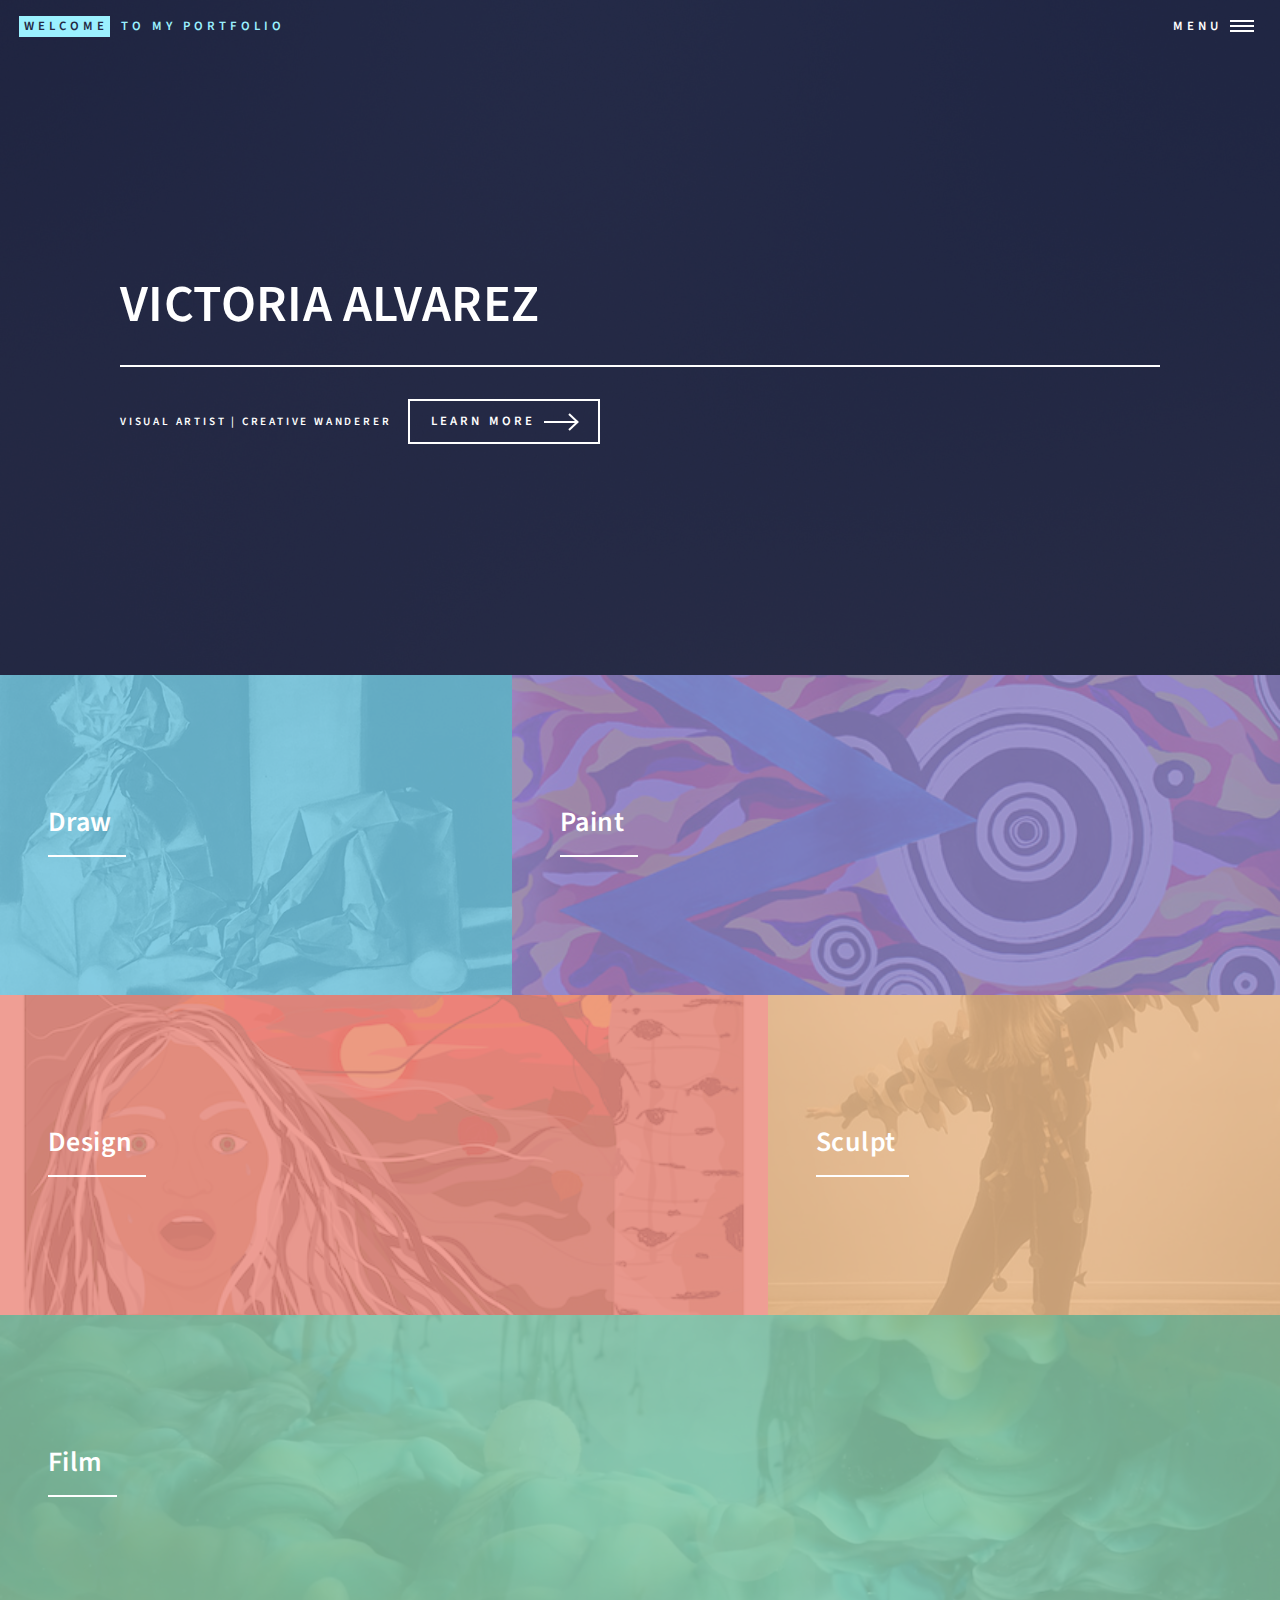
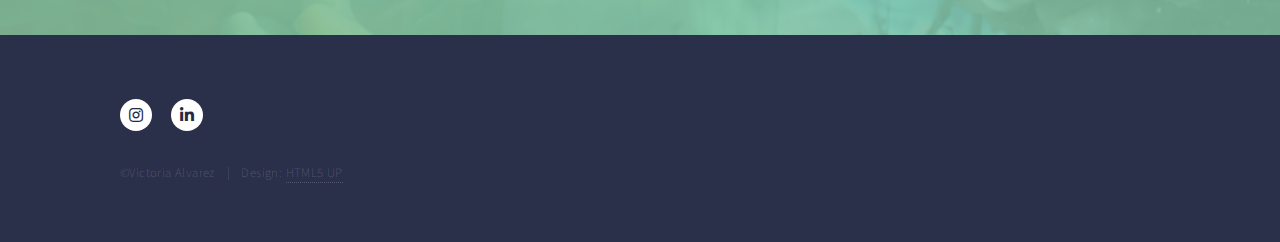
==== commit 7ddd8f4f: "Vimeo Video Uploads" ====
--- a/index.html
+++ b/index.html
@@ -39,7 +39,7 @@
 					<section id="banner" class="major">
 						<div class="inner">
 							<header class="major">
-								<h1>V I C T O R I A &nbsp; A L V A R E Z</h1>
+								<h1>VICTORIA ALVAREZ </h1>
 							</header>
 							<div class="content">
 								<p>Visual Artist | Creative Wanderer</p>
